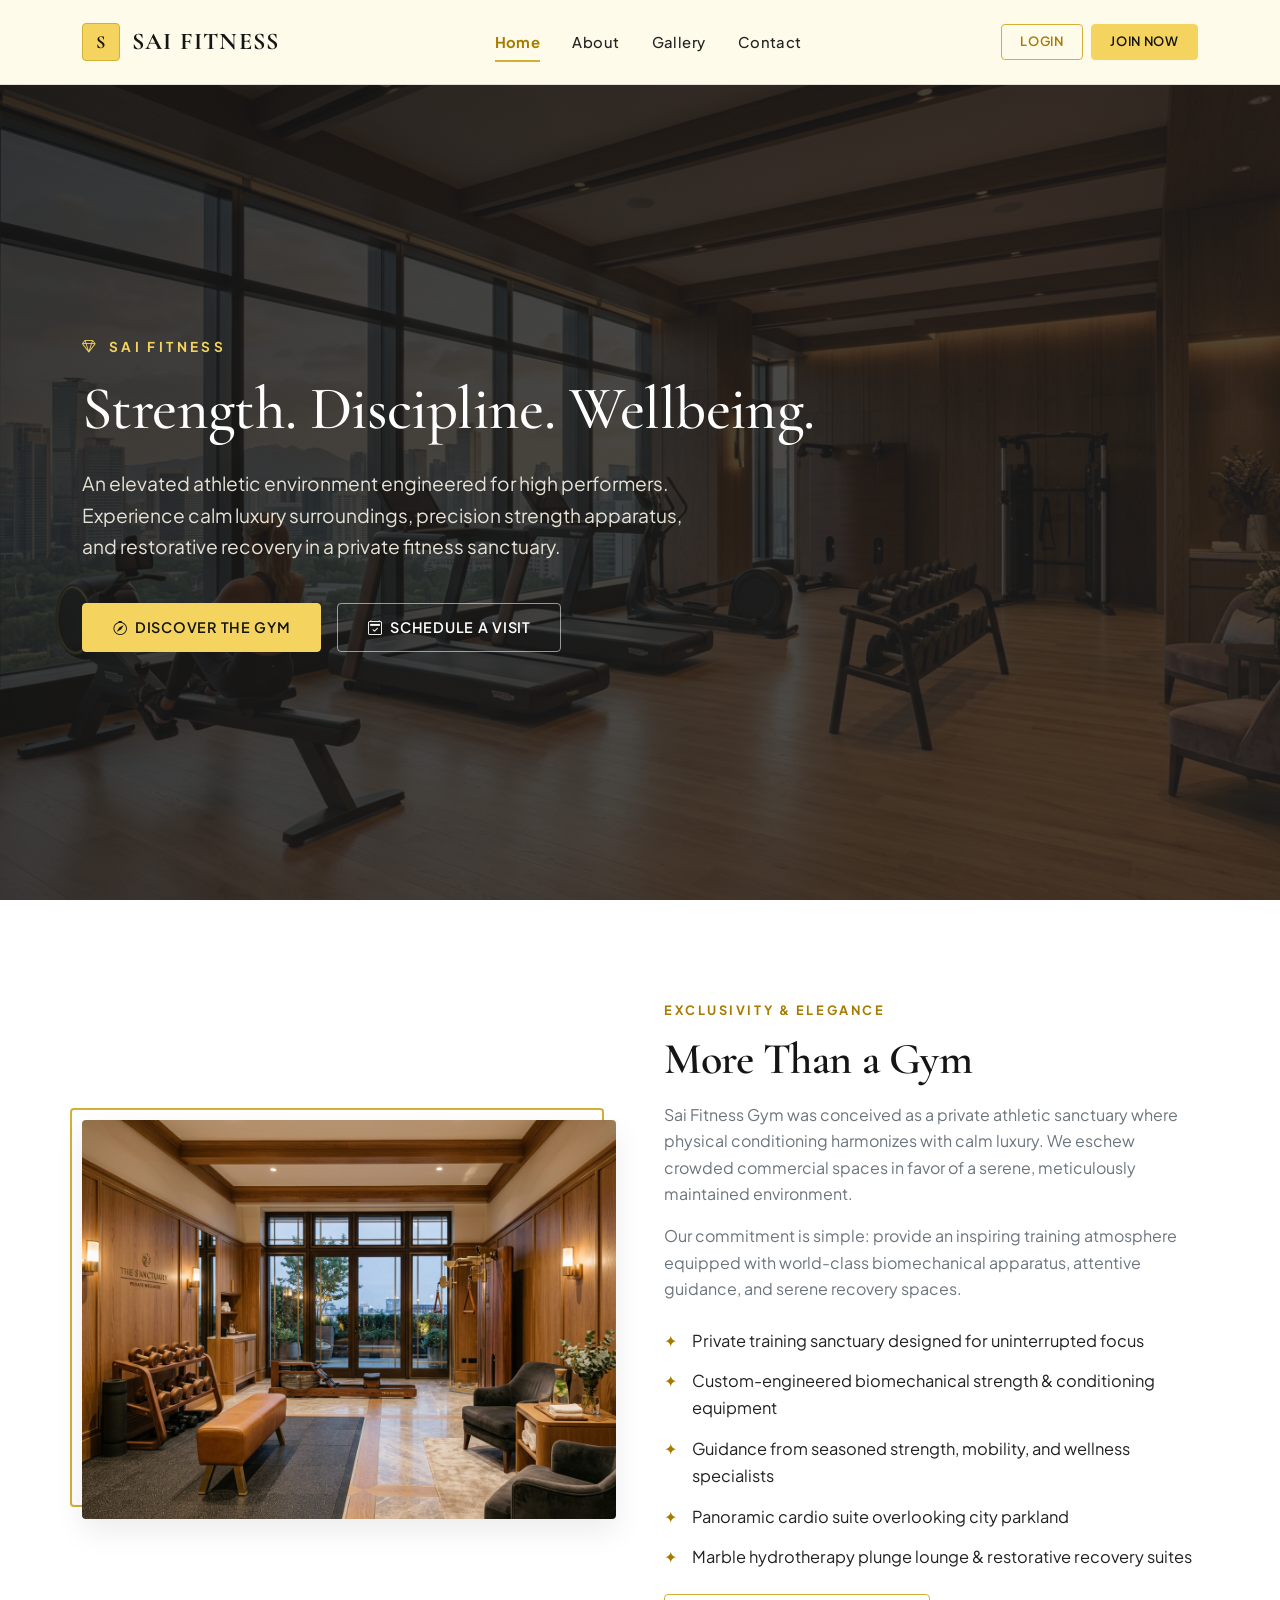
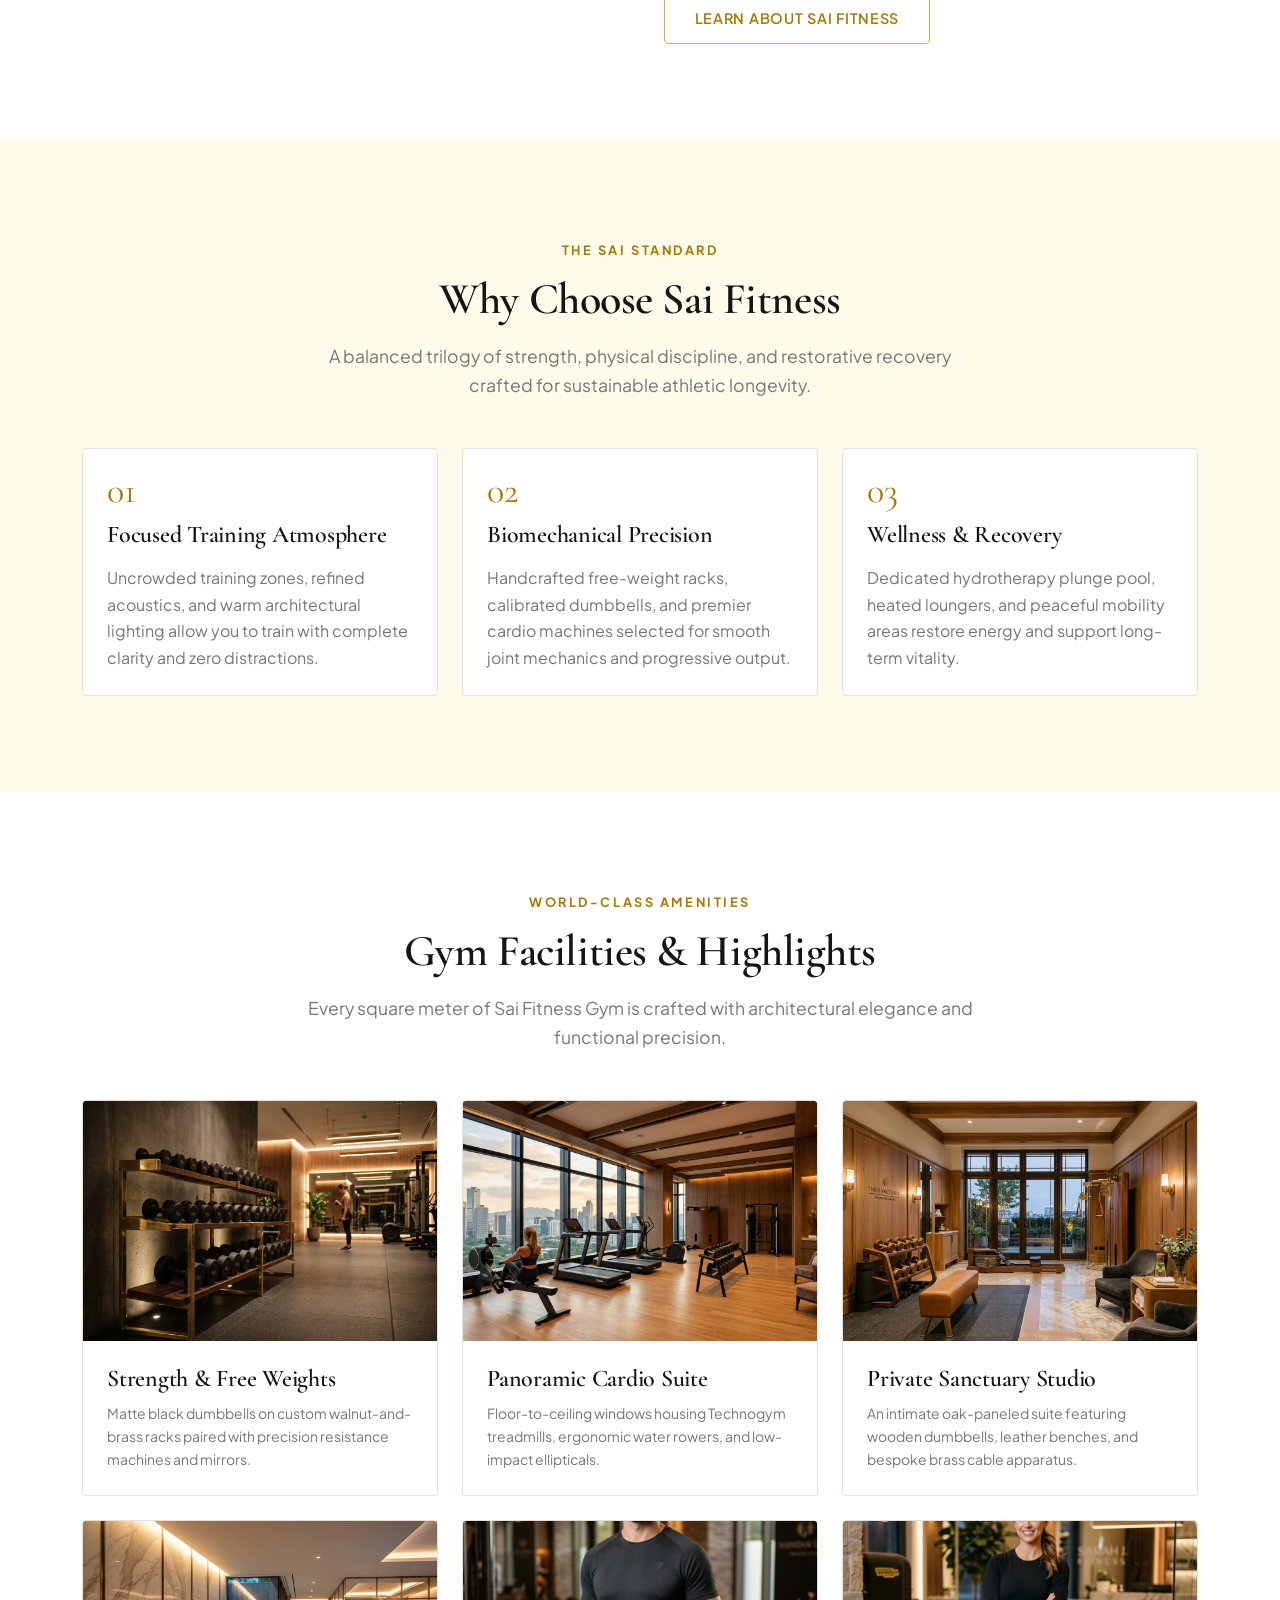
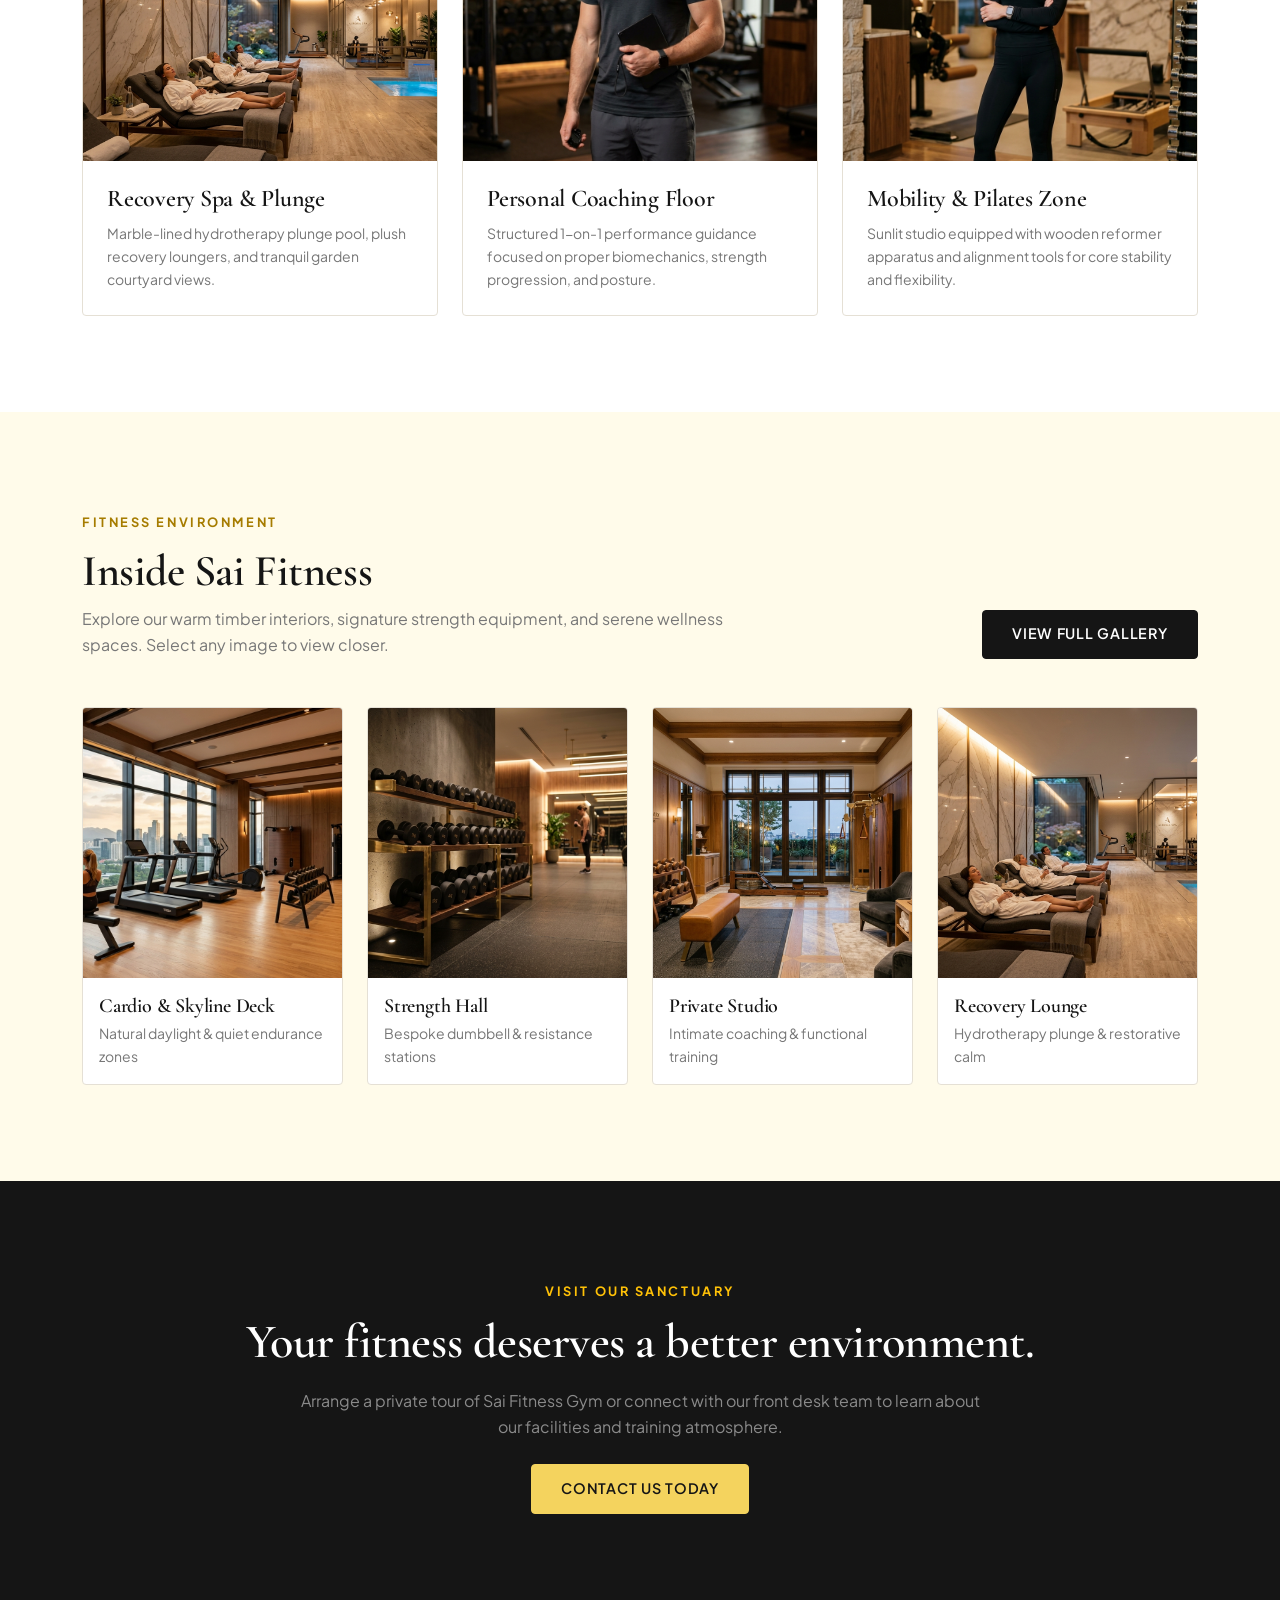
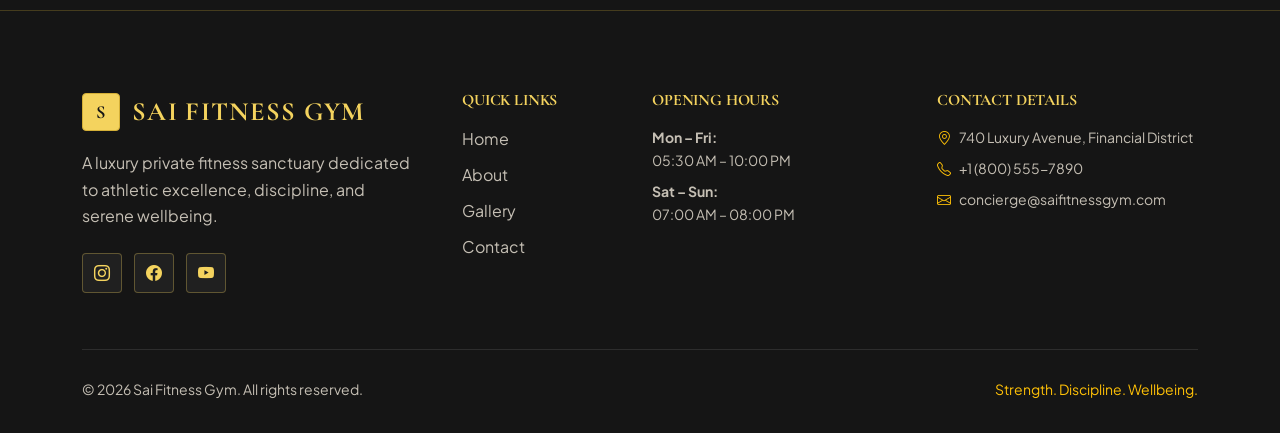
==== index.html @ 2c46939f "Add files via upload" ====
<!DOCTYPE html>
<html lang="en">
<head>
    <meta charset="UTF-8">
    <meta name="viewport" content="width=device-width, initial-scale=1.0">
    <title>Sai Fitness Gym | Strength. Discipline. Wellbeing.</title>
    <meta name="description" content="Sai Fitness Gym is an exclusive luxury fitness sanctuary offering private training spaces, state-of-the-art strength equipment, and serene wellness recovery.">

    <!-- Google Fonts -->
    <link rel="preconnect" href="https://fonts.googleapis.com">
    <link rel="preconnect" href="https://fonts.gstatic.com" crossorigin>
    <link href="https://fonts.googleapis.com/css2?family=Cormorant+Garamond:ital,wght@0,400;0,500;0,600;0,700;1,400&family=Plus+Jakarta+Sans:wght@300;400;500;600;700&display=swap" rel="stylesheet">

    <!-- Bootstrap 5 & Bootstrap Icons CSS -->
    <link rel="stylesheet" href="https://cdn.jsdelivr.net/npm/bootstrap@5.3.3/dist/css/bootstrap.min.css">
    <link rel="stylesheet" href="https://cdn.jsdelivr.net/npm/bootstrap-icons@1.11.3/font/bootstrap-icons.min.css">

    <!-- Consolidated Custom CSS -->
    <link rel="icon" type="image/svg+xml" href="data:image/svg+xml,%3Csvg xmlns='http://www.w3.org/2000/svg' viewBox='0 0 64 64'%3E%3Crect width='64' height='64' rx='8' fill='%23F4D35E' stroke='%23D4AF37' stroke-width='3'/%3E%3Ctext x='50%25' y='54%25' dominant-baseline='middle' text-anchor='middle' font-family='Georgia,serif' font-size='38' font-weight='700' fill='%23151515'%3ES%3C/text%3E%3C/svg%3E">
    <link rel="stylesheet" href="css/style.css">

    <!-- Bootstrap 5 JS Bundle & Consolidated Custom JS -->
    <script src="https://cdn.jsdelivr.net/npm/bootstrap@5.3.3/dist/js/bootstrap.bundle.min.js" defer></script>
    <script src="js/main.js" defer></script>
</head>
<body class="bg-pale-yellow">

    <!-- Header Navigation -->
    <header class="sticky-top">
        <nav class="navbar navbar-expand-lg site-navbar py-0" aria-label="Primary Navigation">
            <div class="container">
                <a href="index.html" class="navbar-brand navbar-brand-logo">
                    <span class="brand-emblem-badge">S</span>
                    <span>SAI FITNESS</span>
                </a>

                <button class="navbar-toggler border-0" type="button" data-bs-toggle="collapse" data-bs-target="#saiNavbar" aria-controls="saiNavbar" aria-expanded="false" aria-label="Toggle navigation">
                    <span class="navbar-toggler-icon"></span>
                </button>

                <div class="collapse navbar-collapse" id="saiNavbar">
                    <ul class="navbar-nav mx-auto mb-3 mb-lg-0">
                        <li class="nav-item"><a href="index.html" class="nav-link active" aria-current="page">Home</a></li>
                        <li class="nav-item"><a href="about.html" class="nav-link">About</a></li>
                        <li class="nav-item"><a href="gallery.html" class="nav-link">Gallery</a></li>
                        <li class="nav-item"><a href="contact.html" class="nav-link">Contact</a></li>
                    </ul>

                    <div class="navbar-actions d-flex align-items-center gap-2">
                        <button type="button" class="btn btn-outline-primary btn-sm">Login</button>
                        <button type="button" class="btn btn-primary btn-sm">Join Now</button>
                    </div>
                </div>
            </div>
        </nav>
    </header>

    <main>
        <!-- Hero Section -->
        <section class="hero-section">
            <div class="container">
                <div class="row">
                    <div class="col-12 col-lg-8">
                        <span class="hero-label"><i class="bi bi-gem me-1"></i> SAI FITNESS</span>
                        <h1 class="hero-title">Strength. Discipline. Wellbeing.</h1>
                        <p class="hero-subtitle">An elevated athletic environment engineered for high performers. Experience calm luxury surroundings, precision strength apparatus, and restorative recovery in a private fitness sanctuary.</p>
                        <div class="d-flex flex-wrap gap-3">
                            <a href="about.html" class="btn btn-primary"><i class="bi bi-compass me-1"></i> Discover the Gym</a>
                            <a href="contact.html" class="btn btn-outline-light"><i class="bi bi-calendar2-check me-1"></i> Schedule a Visit</a>
                        </div>
                    </div>
                </div>
            </div>
        </section>

        <!-- About Preview Section -->
        <section id="about-preview" class="section-padding bg-white">
            <div class="container">
                <div class="row align-items-center g-5">
                    <div class="col-12 col-lg-6 reveal-on-scroll">
                        <div class="editorial-image-frame">
                            <img src="assets/images/about.jpg" alt="Sai Fitness private oak-paneled training sanctuary" class="img-fluid">
                        </div>
                    </div>
                    <div class="col-12 col-lg-6 reveal-on-scroll">
                        <span class="section-label">EXCLUSIVITY &amp; ELEGANCE</span>
                        <h2 class="section-title">More Than a Gym</h2>
                        <p class="text-secondary">Sai Fitness Gym was conceived as a private athletic sanctuary where physical conditioning harmonizes with calm luxury. We eschew crowded commercial spaces in favor of a serene, meticulously maintained environment.</p>
                        <p class="text-secondary">Our commitment is simple: provide an inspiring training atmosphere equipped with world-class biomechanical apparatus, attentive guidance, and serene recovery spaces.</p>

                        <ul class="bullet-list-luxury mt-4 mb-4">
                            <li>Private training sanctuary designed for uninterrupted focus</li>
                            <li>Custom-engineered biomechanical strength &amp; conditioning equipment</li>
                            <li>Guidance from seasoned strength, mobility, and wellness specialists</li>
                            <li>Panoramic cardio suite overlooking city parkland</li>
                            <li>Marble hydrotherapy plunge lounge &amp; restorative recovery suites</li>
                        </ul>

                        <a href="about.html" class="btn btn-outline-primary">Learn About Sai Fitness</a>
                    </div>
                </div>
            </div>
        </section>

        <!-- Why Choose Sai Fitness Section -->
        <section id="why-choose" class="section-padding bg-pale-yellow">
            <div class="container">
                <div class="text-center mb-5 reveal-on-scroll">
                    <span class="section-label">THE SAI STANDARD</span>
                    <h2 class="section-title">Why Choose Sai Fitness</h2>
                    <p class="section-subtitle">A balanced trilogy of strength, physical discipline, and restorative recovery crafted for sustainable athletic longevity.</p>
                </div>

                <div class="row g-4">
                    <div class="col-12 col-md-4 reveal-on-scroll">
                        <div class="card card-luxury p-4 h-100">
                            <div class="approach-num">01</div>
                            <h3 class="font-heading h4 mb-3">Focused Training Atmosphere</h3>
                            <p class="text-brand-muted mb-0">Uncrowded training zones, refined acoustics, and warm architectural lighting allow you to train with complete clarity and zero distractions.</p>
                        </div>
                    </div>

                    <div class="col-12 col-md-4 reveal-on-scroll">
                        <div class="card card-luxury p-4 h-100">
                            <div class="approach-num">02</div>
                            <h3 class="font-heading h4 mb-3">Biomechanical Precision</h3>
                            <p class="text-brand-muted mb-0">Handcrafted free-weight racks, calibrated dumbbells, and premier cardio machines selected for smooth joint mechanics and progressive output.</p>
                        </div>
                    </div>

                    <div class="col-12 col-md-4 reveal-on-scroll">
                        <div class="card card-luxury p-4 h-100">
                            <div class="approach-num">03</div>
                            <h3 class="font-heading h4 mb-3">Wellness &amp; Recovery</h3>
                            <p class="text-brand-muted mb-0">Dedicated hydrotherapy plunge pool, heated loungers, and peaceful mobility areas restore energy and support long-term vitality.</p>
                        </div>
                    </div>
                </div>
            </div>
        </section>

        <!-- Facilities & Highlights Section -->
        <section id="facilities" class="section-padding bg-white">
            <div class="container">
                <div class="text-center mb-5 reveal-on-scroll">
                    <span class="section-label">WORLD-CLASS AMENITIES</span>
                    <h2 class="section-title">Gym Facilities &amp; Highlights</h2>
                    <p class="section-subtitle">Every square meter of Sai Fitness Gym is crafted with architectural elegance and functional precision.</p>
                </div>

                <div class="row g-4">
                    <div class="col-12 col-md-6 col-lg-4 reveal-on-scroll">
                        <div class="card card-luxury overflow-hidden h-100">
                            <div class="facility-media">
                                <img src="assets/images/strength.jpg" alt="Free weights hall with brass and walnut dumbbell racks" class="facility-card-img">
                            </div>
                            <div class="card-body p-4">
                                <h3 class="font-heading h4 mb-2">Strength &amp; Free Weights</h3>
                                <p class="text-brand-muted small mb-0">Matte black dumbbells on custom walnut-and-brass racks paired with precision resistance machines and mirrors.</p>
                            </div>
                        </div>
                    </div>

                    <div class="col-12 col-md-6 col-lg-4 reveal-on-scroll">
                        <div class="card card-luxury overflow-hidden h-100">
                            <div class="facility-media">
                                <img src="assets/images/hero.jpg" alt="Panoramic city-view cardio suite with treadmills and water rower" class="facility-card-img">
                            </div>
                            <div class="card-body p-4">
                                <h3 class="font-heading h4 mb-2">Panoramic Cardio Suite</h3>
                                <p class="text-brand-muted small mb-0">Floor-to-ceiling windows housing Technogym treadmills, ergonomic water rowers, and low-impact ellipticals.</p>
                            </div>
                        </div>
                    </div>

                    <div class="col-12 col-md-6 col-lg-4 reveal-on-scroll">
                        <div class="card card-luxury overflow-hidden h-100">
                            <div class="facility-media">
                                <img src="assets/images/about.jpg" alt="Private training room with wooden cable tower and leather bench" class="facility-card-img">
                            </div>
                            <div class="card-body p-4">
                                <h3 class="font-heading h4 mb-2">Private Sanctuary Studio</h3>
                                <p class="text-brand-muted small mb-0">An intimate oak-paneled suite featuring wooden dumbbells, leather benches, and bespoke brass cable apparatus.</p>
                            </div>
                        </div>
                    </div>

                    <div class="col-12 col-md-6 col-lg-4 reveal-on-scroll">
                        <div class="card card-luxury overflow-hidden h-100">
                            <div class="facility-media">
                                <img src="assets/images/wellness.jpg" alt="Marble hydrotherapy plunge pool and recovery spa loungers" class="facility-card-img">
                            </div>
                            <div class="card-body p-4">
                                <h3 class="font-heading h4 mb-2">Recovery Spa &amp; Plunge</h3>
                                <p class="text-brand-muted small mb-0">Marble-lined hydrotherapy plunge pool, plush recovery loungers, and tranquil garden courtyard views.</p>
                            </div>
                        </div>
                    </div>

                    <div class="col-12 col-md-6 col-lg-4 reveal-on-scroll">
                        <div class="card card-luxury overflow-hidden h-100">
                            <div class="facility-media">
                                <img src="assets/images/trainer1.jpg" alt="Strength coach guiding performance training inside brick and wood gym" class="facility-card-img">
                            </div>
                            <div class="card-body p-4">
                                <h3 class="font-heading h4 mb-2">Personal Coaching Floor</h3>
                                <p class="text-brand-muted small mb-0">Structured 1-on-1 performance guidance focused on proper biomechanics, strength progression, and posture.</p>
                            </div>
                        </div>
                    </div>

                    <div class="col-12 col-md-6 col-lg-4 reveal-on-scroll">
                        <div class="card card-luxury overflow-hidden h-100">
                            <div class="facility-media">
                                <img src="assets/images/trainer2.jpg" alt="Bright Pilates reformer and functional wellness studio" class="facility-card-img">
                            </div>
                            <div class="card-body p-4">
                                <h3 class="font-heading h4 mb-2">Mobility &amp; Pilates Zone</h3>
                                <p class="text-brand-muted small mb-0">Sunlit studio equipped with wooden reformer apparatus and alignment tools for core stability and flexibility.</p>
                            </div>
                        </div>
                    </div>
                </div>
            </div>
        </section>

        <!-- Fitness Environment Showcase & Gallery Preview -->
        <section id="gallery-preview" class="section-padding bg-pale-yellow">
            <div class="container">
                <div class="d-flex flex-column flex-md-row justify-content-between align-items-md-end gap-3 mb-5 reveal-on-scroll">
                    <div>
                        <span class="section-label">FITNESS ENVIRONMENT</span>
                        <h2 class="section-title mb-2">Inside Sai Fitness</h2>
                        <p class="text-brand-muted mb-0 max-w-680">Explore our warm timber interiors, signature strength equipment, and serene wellness spaces. Select any image to view closer.</p>
                    </div>
                    <a href="gallery.html" class="btn btn-dark flex-shrink-0">View Full Gallery</a>
                </div>

                <div class="row g-4">
                    <div class="col-12 col-sm-6 col-lg-3 reveal-on-scroll">
                        <div class="gallery-card gallery-trigger" role="button" tabindex="0" data-image="assets/images/hero.jpg" data-title="Panoramic Cardio Suite" data-description="Natural skyline light paired with precision rowing and cardio apparatus.">
                            <div class="gallery-media">
                                <img src="assets/images/hero.jpg" alt="Panoramic cardio suite with skyline view" class="gallery-img">
                                <div class="gallery-overlay">
                                    <span class="badge badge-yellow">Interior</span>
                                    <span class="gallery-zoom-badge" aria-hidden="true"><i class="bi bi-arrows-fullscreen"></i></span>
                                </div>
                            </div>
                            <div class="p-3">
                                <h3 class="font-heading h5 mb-1">Cardio &amp; Skyline Deck</h3>
                                <p class="text-brand-muted small mb-0">Natural daylight &amp; quiet endurance zones</p>
                            </div>
                        </div>
                    </div>

                    <div class="col-12 col-sm-6 col-lg-3 reveal-on-scroll">
                        <div class="gallery-card gallery-trigger" role="button" tabindex="0" data-image="assets/images/strength.jpg" data-title="Free Weights &amp; Brass Racks" data-description="Architectural concrete and custom walnut-brass dumbbell stations.">
                            <div class="gallery-media">
                                <img src="assets/images/strength.jpg" alt="Luxury dumbbell racks and free weights training hall" class="gallery-img">
                                <div class="gallery-overlay">
                                    <span class="badge badge-yellow">Equipment</span>
                                    <span class="gallery-zoom-badge" aria-hidden="true"><i class="bi bi-arrows-fullscreen"></i></span>
                                </div>
                            </div>
                            <div class="p-3">
                                <h3 class="font-heading h5 mb-1">Strength Hall</h3>
                                <p class="text-brand-muted small mb-0">Bespoke dumbbell &amp; resistance stations</p>
                            </div>
                        </div>
                    </div>

                    <div class="col-12 col-sm-6 col-lg-3 reveal-on-scroll">
                        <div class="gallery-card gallery-trigger" role="button" tabindex="0" data-image="assets/images/about.jpg" data-title="The Private Sanctuary" data-description="Oak-paneled private conditioning lounge with timber-handled weights.">
                            <div class="gallery-media">
                                <img src="assets/images/about.jpg" alt="Oak-paneled private wellness and training studio" class="gallery-img">
                                <div class="gallery-overlay">
                                    <span class="badge badge-yellow">Studio</span>
                                    <span class="gallery-zoom-badge" aria-hidden="true"><i class="bi bi-arrows-fullscreen"></i></span>
                                </div>
                            </div>
                            <div class="p-3">
                                <h3 class="font-heading h5 mb-1">Private Studio</h3>
                                <p class="text-brand-muted small mb-0">Intimate coaching &amp; functional training</p>
                            </div>
                        </div>
                    </div>

                    <div class="col-12 col-sm-6 col-lg-3 reveal-on-scroll">
                        <div class="gallery-card gallery-trigger" role="button" tabindex="0" data-image="assets/images/wellness.jpg" data-title="Hydrotherapy &amp; Recovery Spa" data-description="Marble wellness suite with plunge pool and post-session relaxation beds.">
                            <div class="gallery-media">
                                <img src="assets/images/wellness.jpg" alt="Marble wellness spa with plunge pool and loungers" class="gallery-img">
                                <div class="gallery-overlay">
                                    <span class="badge badge-yellow">Recovery</span>
                                    <span class="gallery-zoom-badge" aria-hidden="true"><i class="bi bi-arrows-fullscreen"></i></span>
                                </div>
                            </div>
                            <div class="p-3">
                                <h3 class="font-heading h5 mb-1">Recovery Lounge</h3>
                                <p class="text-brand-muted small mb-0">Hydrotherapy plunge &amp; restorative calm</p>
                            </div>
                        </div>
                    </div>
                </div>
            </div>
        </section>

        <!-- Final Contact Call To Action -->
        <section class="section-padding bg-soft-black text-center text-white">
            <div class="container">
                <span class="section-label text-warning">VISIT OUR SANCTUARY</span>
                <h2 class="text-white display-5 font-heading mb-3">Your fitness deserves a better environment.</h2>
                <p class="text-white-50 max-w-680 mb-4">Arrange a private tour of Sai Fitness Gym or connect with our front desk team to learn about our facilities and training atmosphere.</p>
                <a href="contact.html" class="btn btn-primary btn-lg">Contact Us Today</a>
            </div>
        </section>
    </main>

    <!-- Consistent Footer -->
    <footer class="site-footer">
        <div class="container">
            <div class="row g-4">
                <div class="col-12 col-md-6 col-lg-4">
                    <a href="index.html" class="footer-brand">
                        <span class="brand-emblem-badge">S</span>
                        <span>SAI FITNESS GYM</span>
                    </a>
                    <p class="pe-lg-4 mb-4">A luxury private fitness sanctuary dedicated to athletic excellence, discipline, and serene wellbeing.</p>
                    <div class="social-links-row" aria-label="Social Media">
                        <a href="https://www.instagram.com/" target="_blank" rel="noopener noreferrer" class="social-icon-btn" aria-label="Sai Fitness on Instagram"><i class="bi bi-instagram"></i></a>
                        <a href="https://www.facebook.com/" target="_blank" rel="noopener noreferrer" class="social-icon-btn" aria-label="Sai Fitness on Facebook"><i class="bi bi-facebook"></i></a>
                        <a href="https://www.youtube.com/" target="_blank" rel="noopener noreferrer" class="social-icon-btn" aria-label="Sai Fitness on YouTube"><i class="bi bi-youtube"></i></a>
                    </div>
                </div>

                <div class="col-6 col-md-6 col-lg-2">
                    <h4 class="h6 text-uppercase fw-bold mb-3">Quick Links</h4>
                    <ul class="footer-link-list">
                        <li><a href="index.html">Home</a></li>
                        <li><a href="about.html">About</a></li>
                        <li><a href="gallery.html">Gallery</a></li>
                        <li><a href="contact.html">Contact</a></li>
                    </ul>
                </div>

                <div class="col-6 col-md-6 col-lg-3">
                    <h4 class="h6 text-uppercase fw-bold mb-3">Opening Hours</h4>
                    <p class="small mb-2"><strong>Mon – Fri:</strong><br>05:30 AM – 10:00 PM</p>
                    <p class="small mb-0"><strong>Sat – Sun:</strong><br>07:00 AM – 08:00 PM</p>
                </div>

                <div class="col-12 col-md-6 col-lg-3">
                    <h4 class="h6 text-uppercase fw-bold mb-3">Contact Details</h4>
                    <p class="small mb-2"><i class="bi bi-geo-alt me-2 text-warning"></i>740 Luxury Avenue, Financial District</p>
                    <p class="small mb-2"><i class="bi bi-telephone me-2 text-warning"></i><a href="tel:+18005557890">+1 (800) 555-7890</a></p>
                    <p class="small mb-0"><i class="bi bi-envelope me-2 text-warning"></i><a href="mailto:concierge@saifitnessgym.com">concierge@saifitnessgym.com</a></p>
                </div>
            </div>

            <div class="footer-divider d-flex flex-column flex-md-row justify-content-between align-items-center gap-3">
                <p class="small mb-0">&copy; 2026 Sai Fitness Gym. All rights reserved.</p>
                <p class="small mb-0 text-warning">Strength. Discipline. Wellbeing.</p>
            </div>
        </div>
    </footer>

</body>
</html>
---- css/style.css ----
/* ==========================================================================
   Sai Fitness Gym - Consolidated Stylesheet (css/style.css)
   Luxury Light-Yellow, Warm-Gold & Soft-Black Design System
   ========================================================================== */

:root {
    /* Sai Fitness Light-Yellow / Warm-Gold Palette (Fixed Identity) */
    --color-primary-yellow: #F4D35E;
    --color-soft-cream: #FFF8DC;
    --color-pale-yellow: #FFFBEA;
    --color-gold: #D4AF37;
    --color-gold-dark: #A67C00;
    --color-charcoal: #222222;
    --color-soft-black: #151515;
    --color-white: #FFFFFF;
    --color-light-gray: #F5F5F5;
    --color-border: #E5E0D5;
    --color-muted: #777777;
    --color-error: #B42318;

    /* Typography */
    --font-heading: 'Cormorant Garamond', Georgia, serif;
    --font-body: 'Plus Jakarta Sans', -apple-system, BlinkMacSystemFont, 'Segoe UI', Roboto, sans-serif;

    /* Layout & Transitions */
    --header-height: 85px;
    --radius-sm: 4px;
    --radius-md: 8px;
    --radius-lg: 12px;
    --transition-fast: 0.2s ease;
    --transition-normal: 0.3s ease;
}

/* --- Base Typography & Reset Overrides --- */
html {
    scroll-behavior: smooth;
    scroll-padding-top: var(--header-height);
}

body {
    font-family: var(--font-body);
    background-color: var(--color-pale-yellow);
    color: var(--color-charcoal);
    line-height: 1.65;
    -webkit-font-smoothing: antialiased;
    overflow-x: hidden;
}

h1, h2, h3, h4, h5, h6, .font-heading {
    font-family: var(--font-heading);
    font-weight: 600;
    color: var(--color-soft-black);
    letter-spacing: -0.01em;
}

a {
    color: inherit;
    text-decoration: none;
    transition: color var(--transition-fast);
}

a:hover {
    color: var(--color-gold-dark);
}

img {
    max-width: 100%;
}

/* --- Brand Background, Text & Border Utilities --- */
.bg-pale-yellow { background-color: var(--color-pale-yellow) !important; }
.bg-soft-cream { background-color: var(--color-soft-cream) !important; }
.bg-soft-black { background-color: var(--color-soft-black) !important; color: var(--color-white) !important; }
.bg-brand-yellow { background-color: var(--color-primary-yellow) !important; color: var(--color-charcoal) !important; }

.text-gold { color: var(--color-gold) !important; }
.text-gold-dark { color: var(--color-gold-dark) !important; }
.text-charcoal { color: var(--color-charcoal) !important; }
.text-brand-muted { color: var(--color-muted) !important; }

.border-brand { border-color: var(--color-border) !important; }
.border-gold { border-color: var(--color-gold) !important; }

.max-w-480 { max-width: 480px; margin-left: auto; margin-right: auto; }
.max-w-680 { max-width: 680px; margin-left: auto; margin-right: auto; }
.max-w-800 { max-width: 800px; margin-left: auto; margin-right: auto; }

/* --- Section Styling --- */
.section-padding {
    padding: 6rem 0;
}

.page-header-section {
    padding: 5.5rem 0;
    background: linear-gradient(135deg, rgba(21, 21, 21, 0.96), rgba(34, 34, 34, 0.94));
    border-bottom: 1px solid rgba(212, 175, 55, 0.25);
}

.section-label {
    display: inline-block;
    font-size: 0.8rem;
    text-transform: uppercase;
    letter-spacing: 0.2em;
    color: var(--color-gold-dark);
    font-weight: 700;
    margin-bottom: 0.75rem;
}

.section-title {
    font-size: 2.75rem;
    margin-bottom: 1rem;
}

.section-subtitle {
    font-size: 1.1rem;
    color: var(--color-muted);
    max-width: 680px;
    margin: 0 auto;
}

/* --- Header & Navbar --- */
.site-navbar {
    min-height: var(--header-height);
    background-color: rgba(255, 251, 234, 0.96);
    backdrop-filter: blur(10px);
    border-bottom: 1px solid var(--color-border);
    transition: background-color var(--transition-fast), box-shadow var(--transition-fast);
}

.site-navbar.is-scrolled {
    background-color: rgba(255, 251, 234, 0.99);
    box-shadow: 0 8px 24px rgba(21, 21, 21, 0.08);
}

.navbar-brand-logo {
    display: flex;
    align-items: center;
    gap: 0.75rem;
    font-family: var(--font-heading);
    font-size: 1.5rem;
    font-weight: 700;
    letter-spacing: 0.05em;
    color: var(--color-soft-black);
}

.navbar-brand-logo:hover {
    color: var(--color-soft-black);
}

.brand-emblem-badge {
    width: 38px;
    height: 38px;
    background-color: var(--color-primary-yellow);
    color: var(--color-soft-black);
    display: flex;
    align-items: center;
    justify-content: center;
    font-size: 1.15rem;
    font-weight: 700;
    border-radius: var(--radius-sm);
    border: 1px solid var(--color-gold);
    flex-shrink: 0;
}

.nav-link {
    font-size: 0.925rem;
    font-weight: 500;
    letter-spacing: 0.03em;
    color: var(--color-charcoal) !important;
    padding: 0.5rem 1rem !important;
    position: relative;
}

.nav-link::after {
    content: '';
    position: absolute;
    bottom: 0;
    left: 1rem;
    right: 1rem;
    height: 2px;
    background-color: var(--color-gold);
    width: 0%;
    transition: width var(--transition-fast);
}

.nav-link:hover::after,
.nav-link.active::after {
    width: calc(100% - 2rem);
}

.nav-link.active {
    color: var(--color-gold-dark) !important;
    font-weight: 700;
}

.navbar-toggler:focus {
    box-shadow: 0 0 0 0.2rem rgba(212, 175, 55, 0.3);
}

.navbar-actions {
    flex-shrink: 0;
}

.navbar-actions .btn {
    white-space: nowrap;
}

/* --- Hero Section --- */
.hero-section {
    position: relative;
    min-height: calc(100vh - var(--header-height));
    display: flex;
    align-items: center;
    background: linear-gradient(135deg, rgba(21, 21, 21, 0.85), rgba(34, 34, 34, 0.75)), url('../assets/images/hero.jpg') center/cover no-repeat;
    color: var(--color-white);
    padding: 4rem 0;
}

.hero-label {
    font-size: 0.85rem;
    text-transform: uppercase;
    letter-spacing: 0.25em;
    color: var(--color-primary-yellow);
    font-weight: 700;
    margin-bottom: 1rem;
    display: inline-block;
}

.hero-title {
    font-size: 3.8rem;
    font-weight: 500;
    line-height: 1.15;
    color: var(--color-white);
    margin-bottom: 1.5rem;
}

.hero-subtitle {
    font-size: 1.2rem;
    color: #e5e0d5;
    margin-bottom: 2.5rem;
    max-width: 620px;
}

/* --- Buttons --- */
.btn {
    padding: 0.8rem 1.85rem;
    font-family: var(--font-body);
    font-size: 0.9rem;
    font-weight: 600;
    letter-spacing: 0.05em;
    text-transform: uppercase;
    border-radius: var(--radius-sm);
    transition: all var(--transition-fast);
}

.btn-primary {
    background-color: var(--color-primary-yellow) !important;
    color: var(--color-soft-black) !important;
    border-color: var(--color-primary-yellow) !important;
}

.btn-primary:hover,
.btn-primary:focus {
    background-color: var(--color-gold) !important;
    border-color: var(--color-gold) !important;
    color: var(--color-soft-black) !important;
}

.btn-gold {
    background-color: var(--color-gold) !important;
    color: var(--color-soft-black) !important;
    border-color: var(--color-gold) !important;
}

.btn-gold:hover,
.btn-gold:focus {
    background-color: var(--color-gold-dark) !important;
    border-color: var(--color-gold-dark) !important;
    color: var(--color-white) !important;
}

.btn-outline-primary {
    color: var(--color-gold-dark) !important;
    border-color: var(--color-gold) !important;
    background-color: transparent !important;
}

.btn-outline-primary:hover,
.btn-outline-primary:focus {
    background-color: var(--color-gold) !important;
    color: var(--color-soft-black) !important;
}

.btn-outline-light {
    border-color: rgba(255, 255, 255, 0.55) !important;
    color: var(--color-white) !important;
}

.btn-outline-light:hover,
.btn-outline-light:focus {
    background-color: var(--color-primary-yellow) !important;
    border-color: var(--color-primary-yellow) !important;
    color: var(--color-soft-black) !important;
}

.btn-dark {
    background-color: var(--color-soft-black) !important;
    color: var(--color-white) !important;
    border-color: var(--color-soft-black) !important;
}

.btn-dark:hover,
.btn-dark:focus {
    background-color: var(--color-charcoal) !important;
    border-color: var(--color-charcoal) !important;
}

.btn-sm {
    padding: 0.45rem 1.15rem;
    font-size: 0.8rem;
}

/* --- Editorial Layouts & Lists --- */
.editorial-image-frame {
    position: relative;
    z-index: 1;
}

.editorial-image-frame img {
    border-radius: var(--radius-sm);
    box-shadow: 0 12px 30px rgba(0, 0, 0, 0.08);
    width: 100%;
    display: block;
}

.editorial-image-frame::before {
    content: '';
    position: absolute;
    top: -12px;
    left: -12px;
    right: 12px;
    bottom: 12px;
    border: 2px solid var(--color-gold);
    border-radius: var(--radius-sm);
    z-index: -1;
}

.bullet-list-luxury {
    list-style: none;
    padding-left: 0;
}

.bullet-list-luxury li {
    position: relative;
    padding-left: 1.75rem;
    margin-bottom: 0.85rem;
    font-size: 1.025rem;
}

.bullet-list-luxury li::before {
    content: '✦';
    position: absolute;
    left: 0;
    color: var(--color-gold-dark);
}

/* --- Luxury Cards & Highlights --- */
.card-luxury {
    background-color: var(--color-white);
    border: 1px solid var(--color-border);
    border-radius: var(--radius-sm);
    transition: transform var(--transition-fast), border-color var(--transition-fast), box-shadow var(--transition-fast);
}

.card-luxury:hover {
    border-color: var(--color-gold);
    transform: translateY(-4px);
    box-shadow: 0 14px 30px rgba(21, 21, 21, 0.06);
}

.approach-num {
    font-family: var(--font-heading);
    font-size: 2.25rem;
    color: var(--color-gold-dark);
    margin-bottom: 0.75rem;
    line-height: 1;
}

.facility-media {
    height: 240px;
    overflow: hidden;
}

.facility-card-img {
    width: 100%;
    height: 100%;
    object-fit: cover;
    transition: transform 0.45s ease;
}

.card-luxury:hover .facility-card-img {
    transform: scale(1.05);
}

.environment-showcase-img {
    width: 100%;
    height: 320px;
    object-fit: cover;
    border-radius: var(--radius-sm);
}

.mission-vision-card {
    background-color: var(--color-soft-cream);
    border: 1px solid var(--color-border);
    border-top: 3px solid var(--color-gold);
    border-radius: var(--radius-sm);
    padding: 2.5rem 2rem;
    height: 100%;
    transition: transform var(--transition-fast), border-color var(--transition-fast);
}

.mission-vision-card:hover {
    border-color: var(--color-gold);
    transform: translateY(-3px);
}

/* --- Badges & Filter Pills --- */
.badge-gold {
    background-color: rgba(212, 175, 55, 0.18);
    color: var(--color-gold-dark);
    border: 1px solid rgba(212, 175, 55, 0.35);
    font-weight: 600;
}

.badge-yellow {
    background-color: var(--color-soft-cream);
    color: var(--color-soft-black);
    border: 1px solid var(--color-primary-yellow);
    font-weight: 600;
}

.filter-btn {
    background-color: var(--color-white);
    border: 1px solid var(--color-border);
    color: var(--color-muted);
    padding: 0.55rem 1.35rem;
    font-size: 0.825rem;
    font-weight: 600;
    text-transform: uppercase;
    letter-spacing: 0.06em;
    border-radius: var(--radius-sm);
    cursor: pointer;
    transition: all var(--transition-fast);
}

.filter-btn:hover,
.filter-btn.active {
    background-color: var(--color-primary-yellow);
    color: var(--color-soft-black);
    border-color: var(--color-gold);
}

/* --- Gallery Grid & Lightbox --- */
.gallery-item.is-hidden {
    display: none;
}

.gallery-card {
    background-color: var(--color-white);
    border: 1px solid var(--color-border);
    border-radius: var(--radius-sm);
    overflow: hidden;
    height: 100%;
    cursor: pointer;
    transition: transform var(--transition-fast), border-color var(--transition-fast), box-shadow var(--transition-fast);
}

.gallery-card:hover,
.gallery-card:focus-visible {
    border-color: var(--color-gold);
    transform: translateY(-4px);
    box-shadow: 0 16px 32px rgba(21, 21, 21, 0.09);
    outline: none;
}

.gallery-media {
    position: relative;
    height: 270px;
    overflow: hidden;
    background-color: var(--color-soft-black);
}

.gallery-img {
    width: 100%;
    height: 100%;
    object-fit: cover;
    display: block;
    transition: transform 0.45s ease;
}

.gallery-card:hover .gallery-img,
.gallery-card:focus-visible .gallery-img {
    transform: scale(1.06);
}

.gallery-overlay {
    position: absolute;
    inset: 0;
    background: linear-gradient(to top, rgba(21, 21, 21, 0.78) 0%, rgba(21, 21, 21, 0.15) 60%, transparent 100%);
    display: flex;
    align-items: flex-end;
    justify-content: space-between;
    padding: 1.25rem;
    opacity: 0;
    transition: opacity var(--transition-normal);
}

.gallery-card:hover .gallery-overlay,
.gallery-card:focus-visible .gallery-overlay {
    opacity: 1;
}

.gallery-zoom-badge {
    width: 40px;
    height: 40px;
    border-radius: 50%;
    background-color: var(--color-primary-yellow);
    color: var(--color-soft-black);
    display: inline-flex;
    align-items: center;
    justify-content: center;
    font-size: 1rem;
    flex-shrink: 0;
}

/* Lightbox Modal */
.lightbox-backdrop {
    position: fixed;
    inset: 0;
    background-color: rgba(21, 21, 21, 0.93);
    z-index: 2500;
    display: flex;
    align-items: center;
    justify-content: center;
    padding: 1.5rem;
    opacity: 0;
    visibility: hidden;
    transition: opacity var(--transition-normal), visibility var(--transition-normal);
}

.lightbox-backdrop.is-open {
    opacity: 1;
    visibility: visible;
}

.lightbox-dialog {
    position: relative;
    max-width: 960px;
    width: 100%;
    background-color: var(--color-soft-black);
    border: 1px solid rgba(212, 175, 55, 0.45);
    border-radius: var(--radius-sm);
    overflow: hidden;
    box-shadow: 0 24px 60px rgba(0, 0, 0, 0.55);
}

.lightbox-media-wrap {
    position: relative;
    background-color: #0e0e0e;
    display: flex;
    align-items: center;
    justify-content: center;
    max-height: 72vh;
}

.lightbox-img {
    max-width: 100%;
    max-height: 72vh;
    width: auto;
    object-fit: contain;
    display: block;
}

.lightbox-close,
.lightbox-nav {
    position: absolute;
    background-color: rgba(21, 21, 21, 0.82);
    color: var(--color-primary-yellow);
    border: 1px solid rgba(212, 175, 55, 0.55);
    width: 44px;
    height: 44px;
    border-radius: 50%;
    display: inline-flex;
    align-items: center;
    justify-content: center;
    cursor: pointer;
    transition: all var(--transition-fast);
    z-index: 5;
}

.lightbox-close:hover,
.lightbox-nav:hover {
    background-color: var(--color-primary-yellow);
    color: var(--color-soft-black);
}

.lightbox-close {
    top: 1rem;
    right: 1rem;
}

.lightbox-nav {
    top: 50%;
    transform: translateY(-50%);
}

.lightbox-prev { left: 1rem; }
.lightbox-next { right: 1rem; }

.lightbox-caption {
    padding: 1.25rem 1.5rem;
    background-color: var(--color-soft-black);
    color: var(--color-white);
    border-top: 1px solid rgba(255, 255, 255, 0.1);
}

.lightbox-caption-title {
    color: var(--color-primary-yellow);
    margin-bottom: 0.25rem;
}

body.lightbox-active {
    overflow: hidden;
}

/* --- Form Controls & Validation --- */
.form-control,
.form-select {
    padding: 0.85rem 1rem;
    font-family: var(--font-body);
    font-size: 0.95rem;
    background-color: var(--color-white);
    border: 1px solid var(--color-border);
    border-radius: var(--radius-sm);
    color: var(--color-charcoal);
}

.form-control:focus,
.form-select:focus {
    border-color: var(--color-gold);
    box-shadow: 0 0 0 0.25rem rgba(212, 175, 55, 0.2);
}

.form-control.is-invalid {
    border-color: var(--color-error);
}

.form-control.is-invalid:focus {
    box-shadow: 0 0 0 0.2rem rgba(180, 35, 24, 0.15);
}

.form-label {
    font-size: 0.85rem;
    font-weight: 600;
    text-transform: uppercase;
    letter-spacing: 0.05em;
    color: var(--color-charcoal);
    margin-bottom: 0.5rem;
}

.form-error {
    color: var(--color-error);
    font-size: 0.825rem;
    font-weight: 500;
    margin-top: 0.4rem;
}

.form-success-banner {
    background-color: var(--color-soft-cream);
    border: 1px solid var(--color-gold);
    border-left: 4px solid var(--color-gold-dark);
    border-radius: var(--radius-sm);
    padding: 1.25rem 1.5rem;
    color: var(--color-charcoal);
    margin-bottom: 1.5rem;
}

/* --- Contact Links, Social Icons & Map --- */
.contact-info-link,
.site-footer a {
    overflow-wrap: anywhere;
}

.contact-info-link {
    color: var(--color-charcoal);
    font-weight: 500;
}

.contact-info-link:hover {
    color: var(--color-gold-dark);
    text-decoration: underline;
}

.social-links-row {
    display: flex;
    flex-wrap: wrap;
    gap: 0.75rem;
}

.social-icon-btn {
    width: 40px;
    height: 40px;
    border-radius: var(--radius-sm);
    border: 1px solid rgba(212, 175, 55, 0.45);
    display: inline-flex;
    align-items: center;
    justify-content: center;
    font-size: 1rem;
    color: var(--color-gold-dark);
    background-color: var(--color-soft-cream);
    transition: all var(--transition-fast);
}

.social-icon-btn:hover {
    background-color: var(--color-primary-yellow);
    border-color: var(--color-gold);
    color: var(--color-soft-black);
    transform: translateY(-2px);
}

.site-footer .social-icon-btn {
    background-color: rgba(255, 255, 255, 0.05);
    color: var(--color-primary-yellow);
    border-color: rgba(244, 211, 94, 0.3);
}

.site-footer .social-icon-btn:hover {
    background-color: var(--color-primary-yellow);
    color: var(--color-soft-black);
    border-color: var(--color-primary-yellow);
}

.map-embed-wrapper {
    border: 1px solid var(--color-border);
    border-radius: var(--radius-sm);
    overflow: hidden;
    height: 380px;
    background-color: var(--color-soft-cream);
}

.map-embed-frame {
    width: 100%;
    height: 100%;
    border: 0;
    display: block;
}

/* --- Bootstrap Modals --- */
.modal-content {
    border-radius: var(--radius-sm);
    border: 1px solid var(--color-border);
    box-shadow: 0 20px 40px rgba(0, 0, 0, 0.15);
}

.modal-header {
    background-color: var(--color-pale-yellow);
    border-bottom: 1px solid var(--color-border);
}

.modal-title {
    font-family: var(--font-heading);
    color: var(--color-soft-black);
    font-size: 1.75rem;
}

.modal-footer {
    border-top: 1px solid var(--color-border);
}

/* --- Toast Notifications --- */
.toast-container {
    position: fixed;
    bottom: 2rem;
    right: 2rem;
    z-index: 3000;
}

.toast {
    background-color: var(--color-soft-black);
    color: var(--color-white);
    border-left: 4px solid var(--color-gold);
    border-radius: var(--radius-sm);
    padding: 1rem 1.25rem;
}

.toast-success { border-left-color: #34A853; }
.toast-error { border-left-color: #EA4335; }
.toast-info { border-left-color: var(--color-primary-yellow); }

/* --- Footer --- */
.site-footer {
    background-color: var(--color-soft-black);
    color: #c5bfb4;
    padding: 5rem 0 2rem 0;
    border-top: 1px solid rgba(212, 175, 55, 0.25);
}

.site-footer h3,
.site-footer h4 {
    color: var(--color-primary-yellow);
}

.footer-brand {
    display: inline-flex;
    align-items: center;
    gap: 0.75rem;
    color: var(--color-primary-yellow);
    font-family: var(--font-heading);
    font-size: 1.65rem;
    font-weight: 700;
    letter-spacing: 0.05em;
    margin-bottom: 1rem;
}

.footer-brand:hover {
    color: var(--color-primary-yellow);
}

.footer-link-list {
    list-style: none;
    padding: 0;
    margin: 0;
}

.footer-link-list li {
    margin-bottom: 0.6rem;
}

.footer-link-list a {
    color: #c5bfb4;
}

.footer-link-list a:hover {
    color: var(--color-primary-yellow);
}

.footer-divider {
    border-top: 1px solid rgba(255, 255, 255, 0.1);
    margin-top: 3.5rem;
    padding-top: 1.75rem;
}

/* --- Subtle Scroll Reveal Animation --- */
.js-enabled .reveal-on-scroll {
    opacity: 0;
    transform: translateY(18px);
    transition: opacity 0.55s ease, transform 0.55s ease;
}

.js-enabled .reveal-on-scroll.is-visible {
    opacity: 1;
    transform: translateY(0);
}

/* --- Responsive Breakpoints (Laptop, Tablet, Android & iPhone) --- */
@media (max-width: 1199.98px) {
    .section-padding {
        padding: 5rem 0;
    }

    .hero-title {
        font-size: 3.25rem;
    }

    .nav-link {
        padding: 0.5rem 0.75rem !important;
    }

    .nav-link::after {
        left: 0.75rem;
        right: 0.75rem;
    }

    .nav-link:hover::after,
    .nav-link.active::after {
        width: calc(100% - 1.5rem);
    }
}

@media (max-width: 991.98px) {
    .section-padding {
        padding: 4.5rem 0;
    }

    .hero-title {
        font-size: 2.75rem;
    }

    .section-title {
        font-size: 2.35rem;
    }

    .site-navbar .navbar-collapse {
        padding: 1rem 0 1.25rem;
        border-top: 1px solid var(--color-border);
        margin-top: 0.5rem;
    }

    .nav-link {
        padding: 0.65rem 0.25rem !important;
    }

    .nav-link::after {
        left: 0;
        right: auto;
    }

    .nav-link:hover::after,
    .nav-link.active::after {
        width: 2.5rem;
    }

    .navbar-actions {
        padding-top: 0.5rem;
        border-top: 1px solid rgba(229, 224, 213, 0.7);
    }

    .editorial-image-frame {
        margin: 6px;
    }

    .editorial-image-frame::before {
        top: -6px;
        left: -6px;
        right: 6px;
        bottom: 6px;
    }

    .facility-media,
    .gallery-media {
        height: 230px;
    }

    .environment-showcase-img {
        height: 260px;
    }
}

@media (max-width: 767.98px) {
    :root {
        --header-height: 75px;
    }

    .section-padding {
        padding: 3.75rem 0;
    }

    .hero-section {
        min-height: auto;
        padding: 4.5rem 0;
    }

    .hero-title {
        font-size: 2.35rem;
    }

    .hero-subtitle {
        font-size: 1.05rem;
        margin-bottom: 2rem;
    }

    .section-title {
        font-size: 2.05rem;
    }

    .section-subtitle {
        font-size: 1rem;
    }

    .page-header-section {
        padding: 4rem 0;
    }

    .row.g-5 {
        --bs-gutter-y: 2.25rem;
        --bs-gutter-x: 1.5rem;
    }

    .map-embed-wrapper {
        height: 300px;
    }

    .site-footer {
        padding: 4rem 0 1.75rem 0;
    }

    .footer-divider {
        margin-top: 2.5rem;
        text-align: center;
    }
}

@media (max-width: 575.98px) {
    .section-padding {
        padding: 3.25rem 0;
    }

    .hero-section {
        padding: 3.75rem 0;
    }

    .hero-title {
        font-size: 2rem;
    }

    .hero-section .btn {
        width: 100%;
    }

    .navbar-actions {
        width: 100%;
        padding-top: 0.75rem;
    }

    .navbar-actions .btn {
        flex: 1 1 0;
        text-align: center;
    }

    .filter-btn {
        padding: 0.5rem 0.95rem;
        font-size: 0.78rem;
    }

    .gallery-media,
    .facility-media {
        height: 220px;
    }

    .environment-showcase-img {
        height: 220px;
    }

    .mission-vision-card {
        padding: 1.75rem 1.35rem;
    }

    .lightbox-backdrop {
        padding: 0.75rem;
    }

    .lightbox-close,
    .lightbox-nav {
        width: 36px;
        height: 36px;
        font-size: 0.9rem;
    }

    .lightbox-close {
        top: 0.65rem;
        right: 0.65rem;
    }

    .lightbox-prev {
        left: 0.5rem;
    }

    .lightbox-next {
        right: 0.5rem;
    }

    .lightbox-caption {
        padding: 1rem;
    }

    .map-embed-wrapper {
        height: 250px;
    }

    .toast-container {
        left: 1rem;
        right: 1rem;
        bottom: 1rem;
    }
}

@media (max-width: 359.98px) {
    .navbar-brand-logo {
        font-size: 1.25rem;
        gap: 0.5rem;
    }

    .brand-emblem-badge {
        width: 34px;
        height: 34px;
        font-size: 1rem;
    }

    .hero-title {
        font-size: 1.78rem;
    }

    .section-title {
        font-size: 1.78rem;
    }

    .btn {
        padding: 0.72rem 1.25rem;
        font-size: 0.84rem;
    }
}

@media (prefers-reduced-motion: reduce) {
    html {
        scroll-behavior: auto;
    }

    *,
    *::before,
    *::after {
        transition-duration: 0.01ms !important;
        animation-duration: 0.01ms !important;
    }

    .js-enabled .reveal-on-scroll {
        opacity: 1;
        transform: none;
    }
}
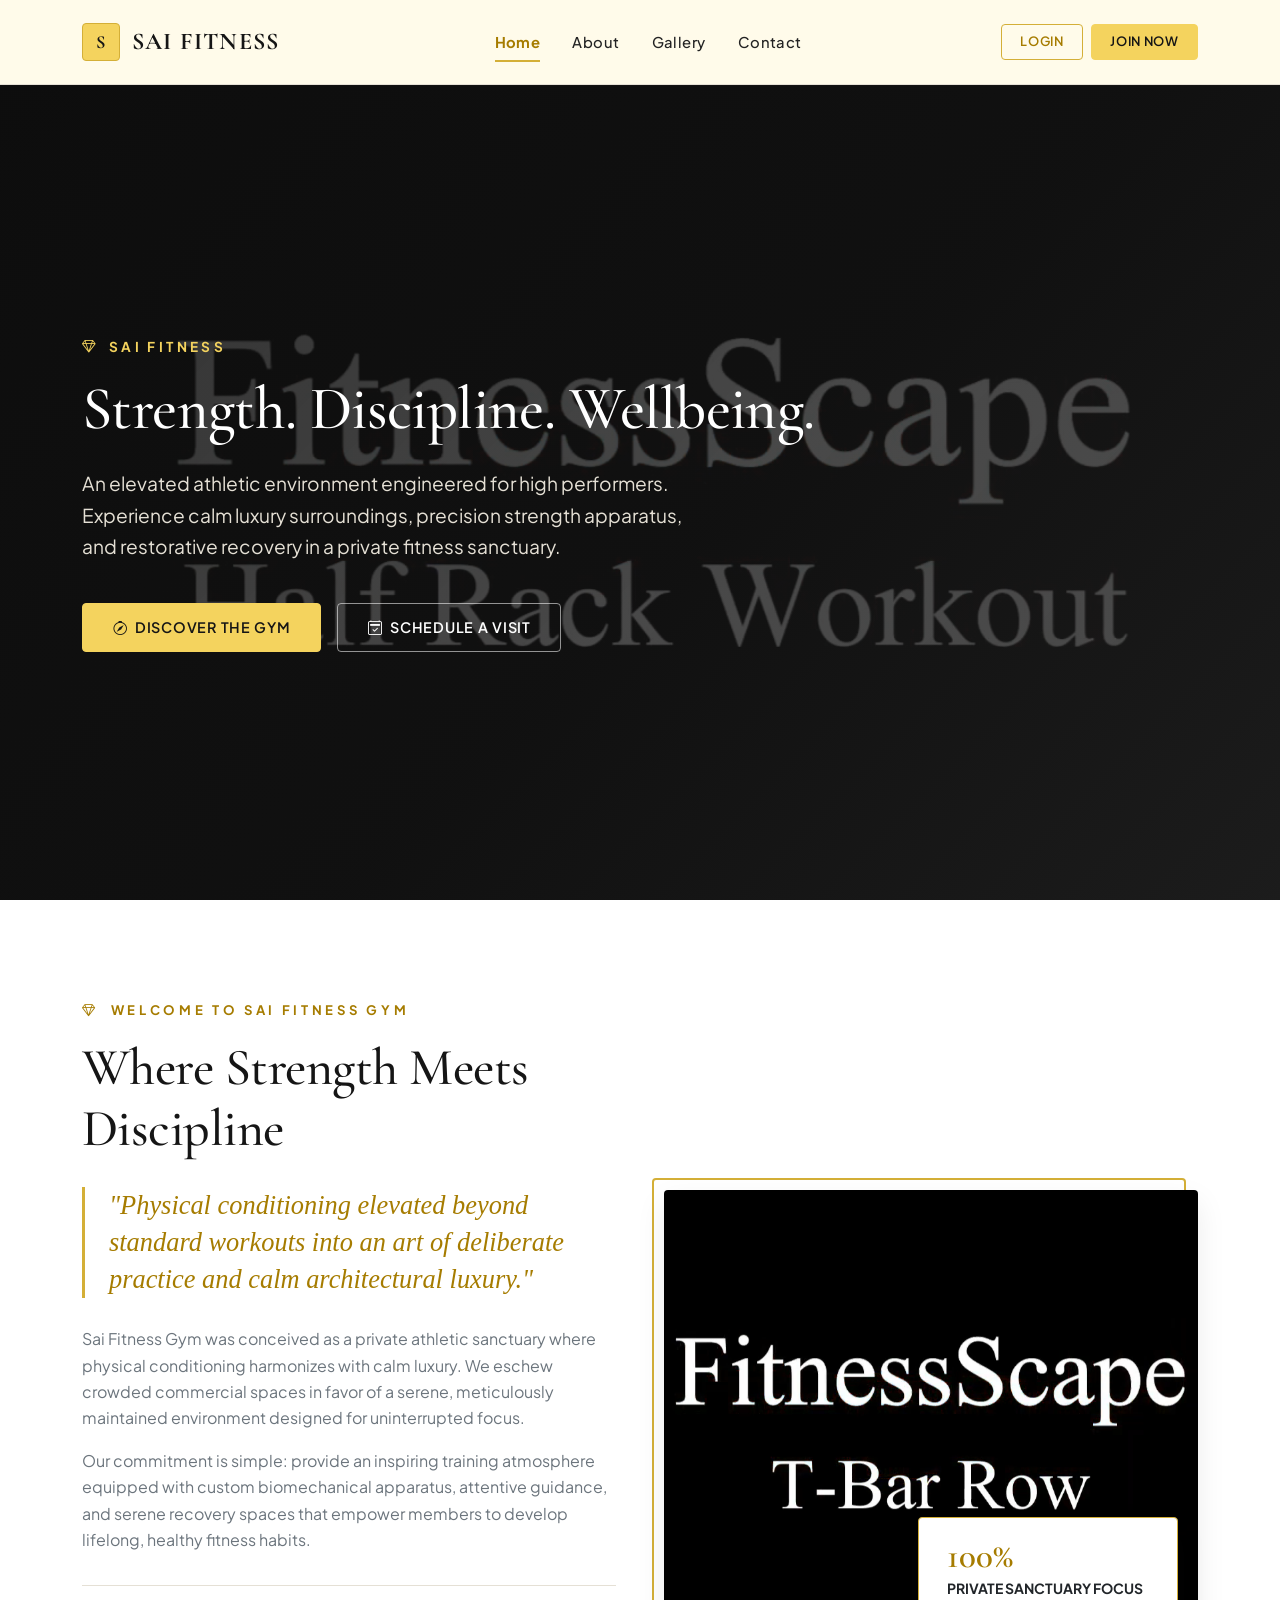
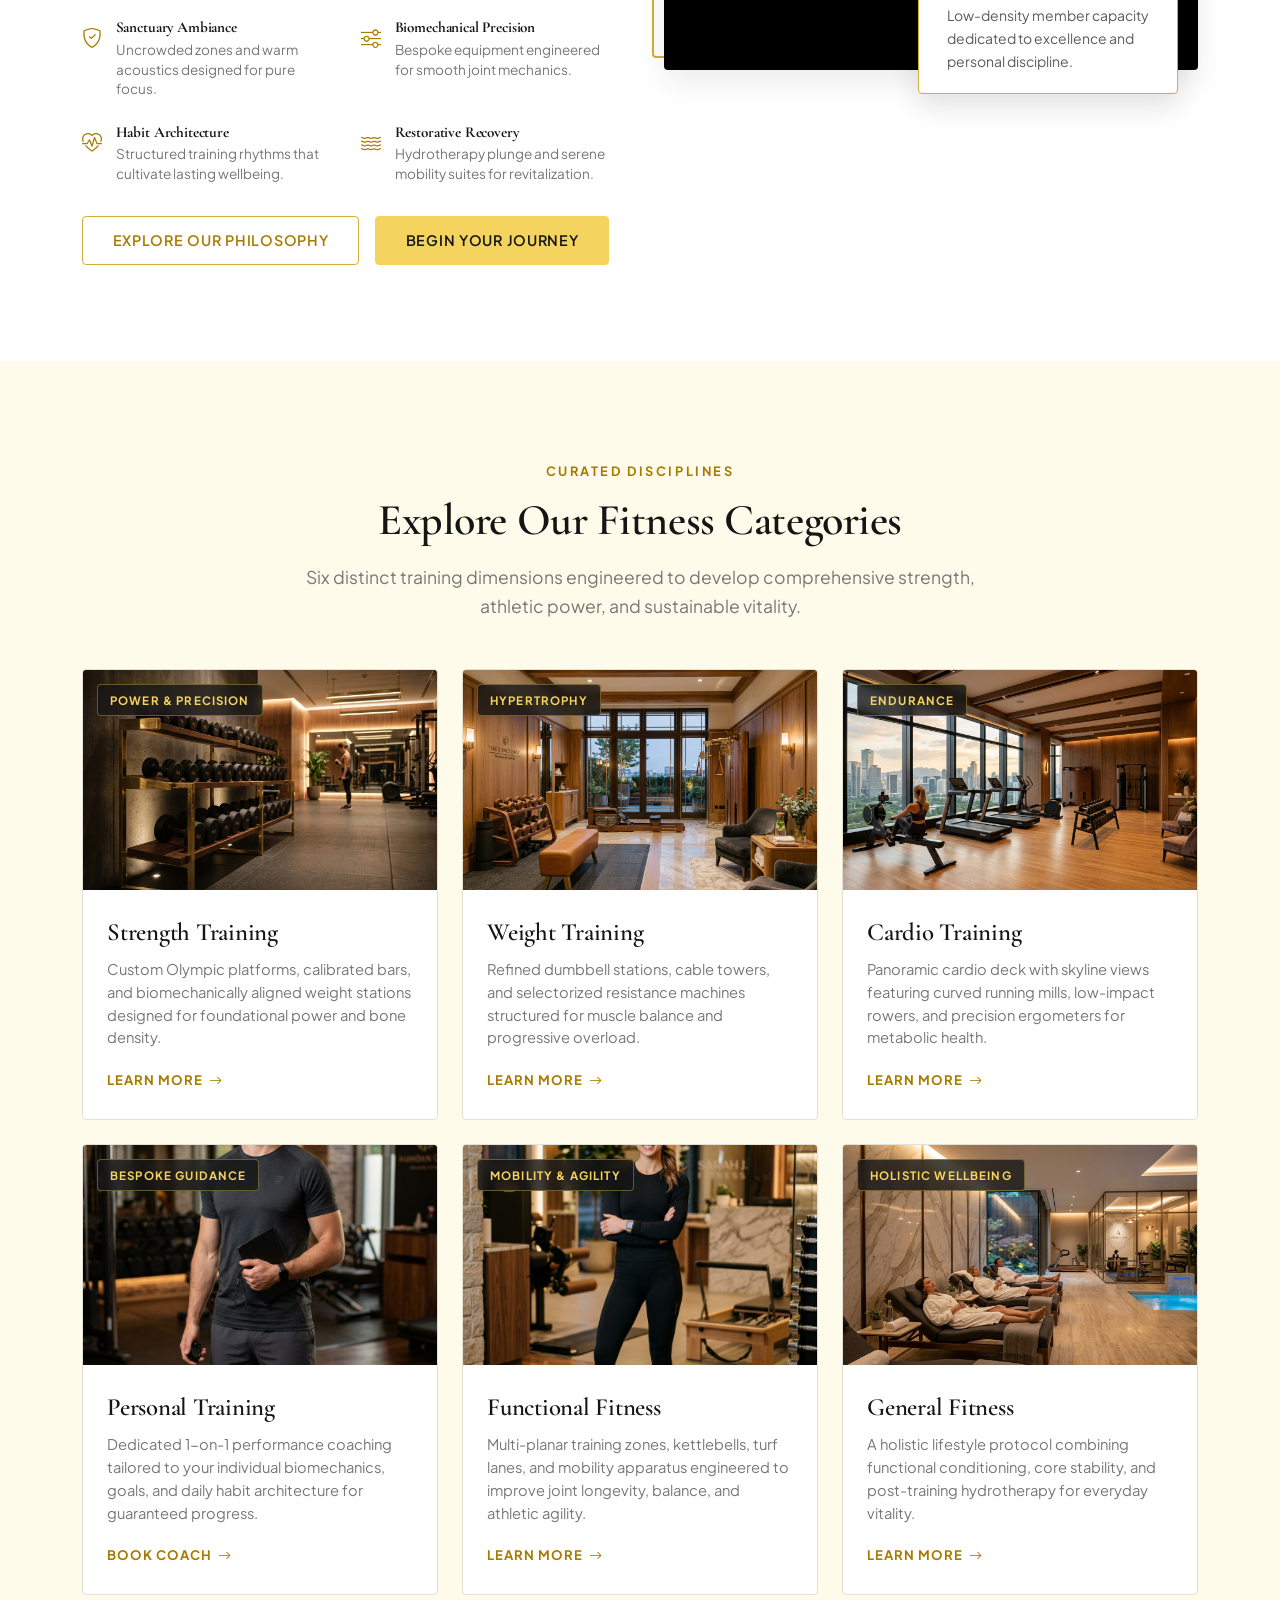
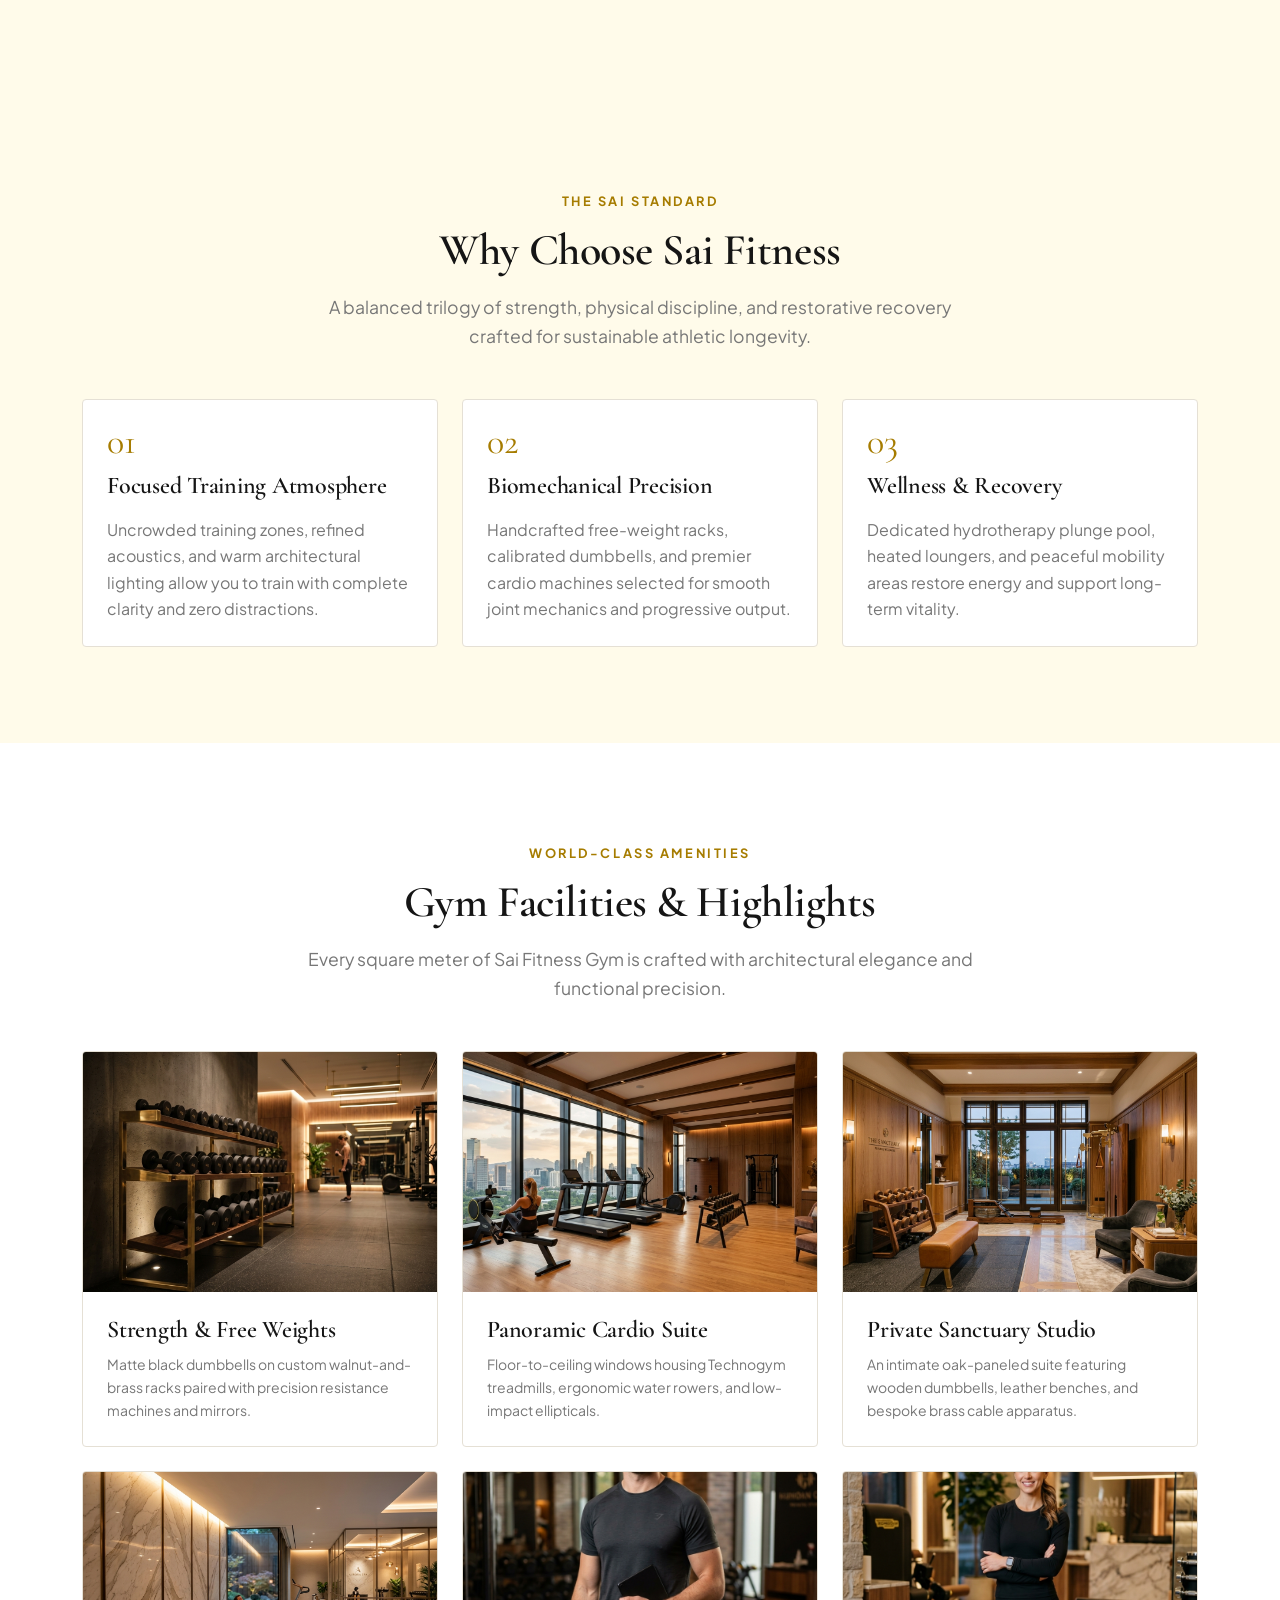
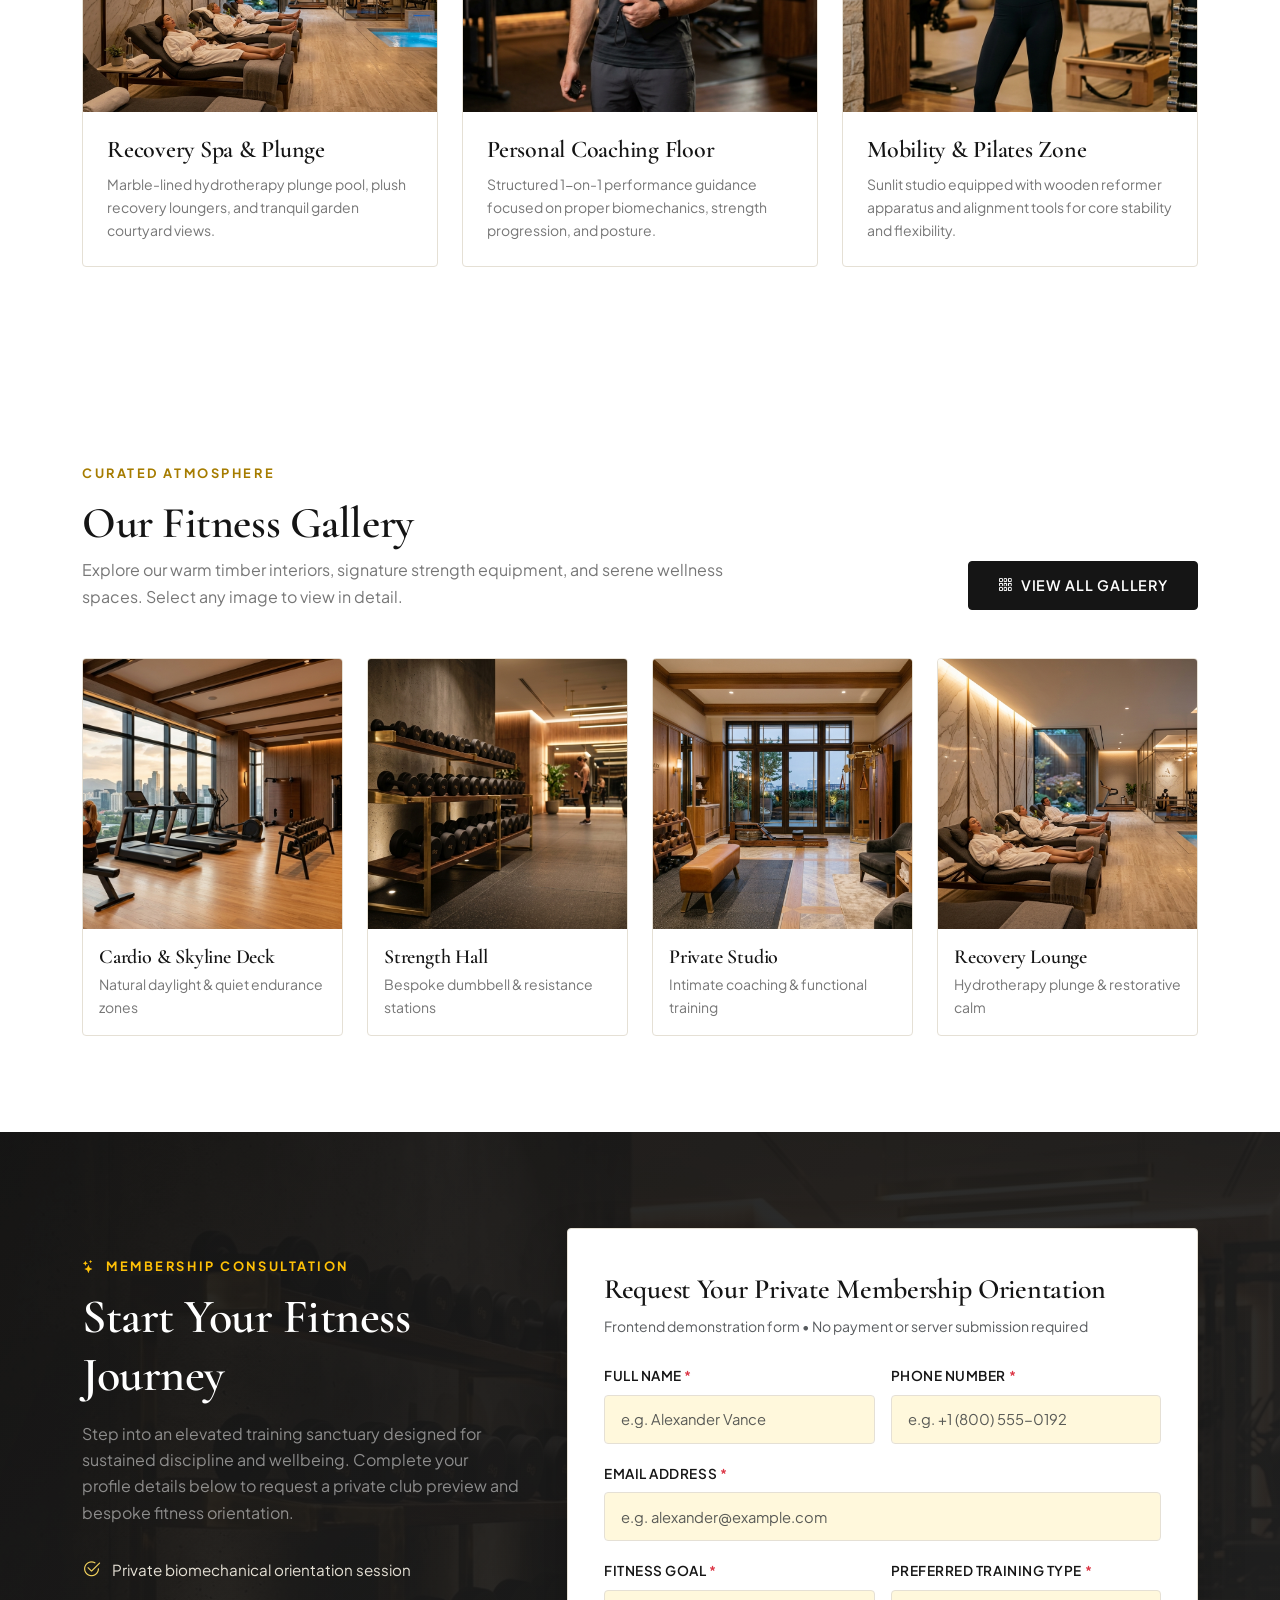
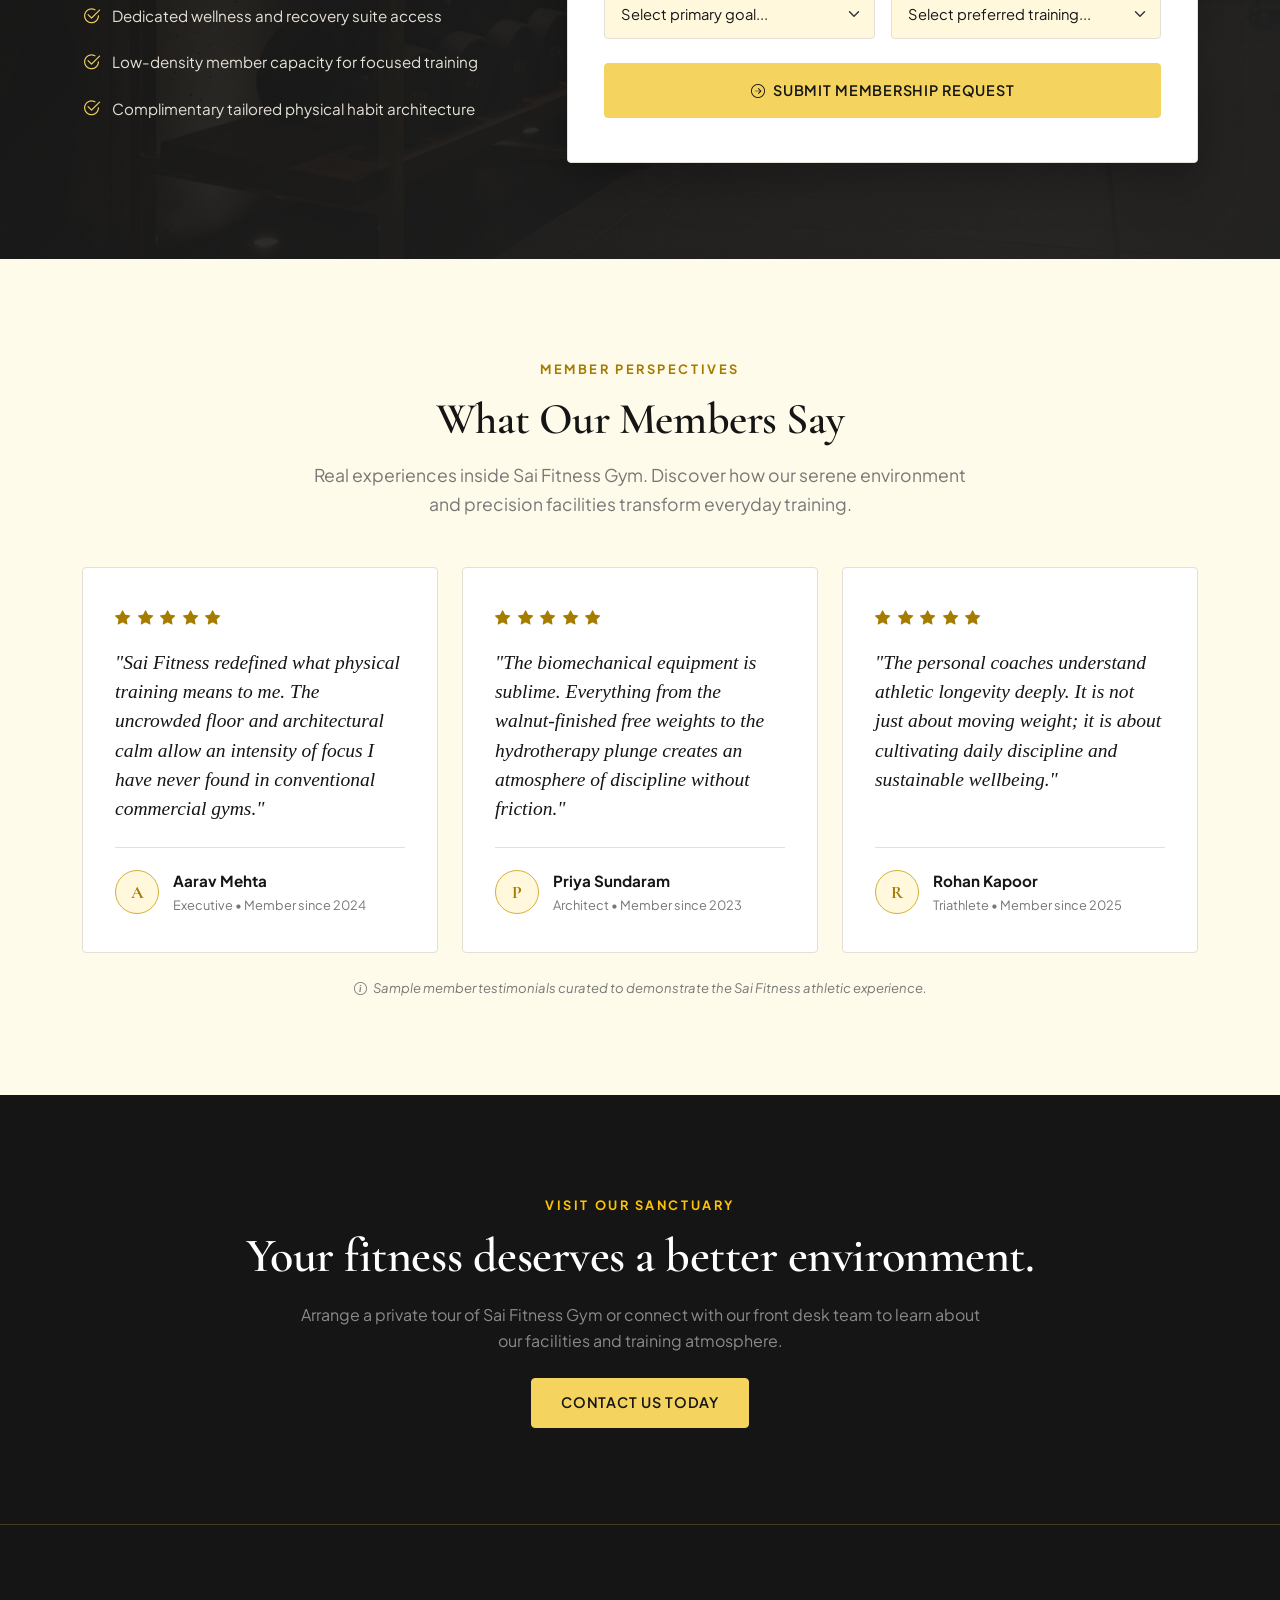
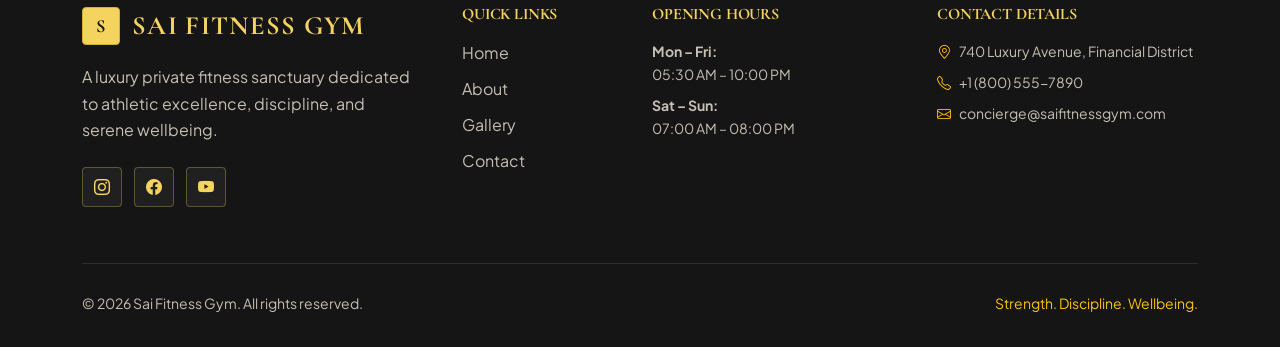
==== commit b3d832f7: "Update homepage welcome video and improve website" ====
--- a/index.html
+++ b/index.html
@@ -19,6 +19,7 @@
     <link rel="icon" type="image/svg+xml" href="data:image/svg+xml,%3Csvg xmlns='http://www.w3.org/2000/svg' viewBox='0 0 64 64'%3E%3Crect width='64' height='64' rx='8' fill='%23F4D35E' stroke='%23D4AF37' stroke-width='3'/%3E%3Ctext x='50%25' y='54%25' dominant-baseline='middle' text-anchor='middle' font-family='Georgia,serif' font-size='38' font-weight='700' fill='%23151515'%3ES%3C/text%3E%3C/svg%3E">
     <link rel="stylesheet" href="css/style.css">
 
+    
     <!-- Bootstrap 5 JS Bundle & Consolidated Custom JS -->
     <script src="https://cdn.jsdelivr.net/npm/bootstrap@5.3.3/dist/js/bootstrap.bundle.min.js" defer></script>
     <script src="js/main.js" defer></script>
@@ -56,9 +57,16 @@
     </header>
 
     <main>
-        <!-- Hero Section -->
+        <!-- Hero Section with Background Video -->
         <section class="hero-section">
-            <div class="container">
+            <div class="hero-video-wrap">
+                <video autoplay muted loop playsinline class="hero-bg-video" poster="assets/images/hero.jpg">
+                    <source src="assets/videos/hero.webm" type="video/webm">
+                </video>
+                <div class="hero-video-overlay"></div>
+            </div>
+
+            <div class="container hero-content-wrap">
                 <div class="row">
                     <div class="col-12 col-lg-8">
                         <span class="hero-label"><i class="bi bi-gem me-1"></i> SAI FITNESS</span>
@@ -66,37 +74,179 @@
                         <p class="hero-subtitle">An elevated athletic environment engineered for high performers. Experience calm luxury surroundings, precision strength apparatus, and restorative recovery in a private fitness sanctuary.</p>
                         <div class="d-flex flex-wrap gap-3">
                             <a href="about.html" class="btn btn-primary"><i class="bi bi-compass me-1"></i> Discover the Gym</a>
-                            <a href="contact.html" class="btn btn-outline-light"><i class="bi bi-calendar2-check me-1"></i> Schedule a Visit</a>
-                        </div>
-                    </div>
-                </div>
-            </div>
-        </section>
-
-        <!-- About Preview Section -->
-        <section id="about-preview" class="section-padding bg-white">
+                            <a href="#join-journey" class="btn btn-outline-light"><i class="bi bi-calendar2-check me-1"></i> Schedule a Visit</a>
+                        </div>
+                    </div>
+                </div>
+            </div>
+        </section>
+
+        <!-- Welcome Section – Sofitel Inspired Layout -->
+        <section id="welcome" class="section-padding bg-white welcome-editorial">
             <div class="container">
                 <div class="row align-items-center g-5">
                     <div class="col-12 col-lg-6 reveal-on-scroll">
-                        <div class="editorial-image-frame">
-                            <img src="assets/images/about.jpg" alt="Sai Fitness private oak-paneled training sanctuary" class="img-fluid">
-                        </div>
-                    </div>
+                        <span class="welcome-kicker"><i class="bi bi-gem me-1"></i> WELCOME TO SAI FITNESS GYM</span>
+                        <h2 class="welcome-headline">Where Strength Meets Discipline</h2>
+                        <blockquote class="welcome-quote">
+                            "Physical conditioning elevated beyond standard workouts into an art of deliberate practice and calm architectural luxury."
+                        </blockquote>
+                        <p class="text-secondary mb-3">Sai Fitness Gym was conceived as a private athletic sanctuary where physical conditioning harmonizes with calm luxury. We eschew crowded commercial spaces in favor of a serene, meticulously maintained environment designed for uninterrupted focus.</p>
+                        <p class="text-secondary mb-4">Our commitment is simple: provide an inspiring training atmosphere equipped with custom biomechanical apparatus, attentive guidance, and serene recovery spaces that empower members to develop lifelong, healthy fitness habits.</p>
+
+                        <div class="welcome-hallmarks">
+                            <div class="hallmark-item">
+                                <i class="bi bi-shield-check"></i>
+                                <div>
+                                    <h4>Sanctuary Ambiance</h4>
+                                    <p>Uncrowded zones and warm acoustics designed for pure focus.</p>
+                                </div>
+                            </div>
+                            <div class="hallmark-item">
+                                <i class="bi bi-sliders"></i>
+                                <div>
+                                    <h4>Biomechanical Precision</h4>
+                                    <p>Bespoke equipment engineered for smooth joint mechanics.</p>
+                                </div>
+                            </div>
+                            <div class="hallmark-item">
+                                <i class="bi bi-heart-pulse"></i>
+                                <div>
+                                    <h4>Habit Architecture</h4>
+                                    <p>Structured training rhythms that cultivate lasting wellbeing.</p>
+                                </div>
+                            </div>
+                            <div class="hallmark-item">
+                                <i class="bi bi-water"></i>
+                                <div>
+                                    <h4>Restorative Recovery</h4>
+                                    <p>Hydrotherapy plunge and serene mobility suites for revitalization.</p>
+                                </div>
+                            </div>
+                        </div>
+
+                        <div class="mt-4 pt-2 d-flex flex-wrap gap-3">
+                            <a href="about.html" class="btn btn-outline-primary">Explore Our Philosophy</a>
+                            <a href="#join-journey" class="btn btn-primary">Begin Your Journey</a>
+                        </div>
+                    </div>
+
                     <div class="col-12 col-lg-6 reveal-on-scroll">
-                        <span class="section-label">EXCLUSIVITY &amp; ELEGANCE</span>
-                        <h2 class="section-title">More Than a Gym</h2>
-                        <p class="text-secondary">Sai Fitness Gym was conceived as a private athletic sanctuary where physical conditioning harmonizes with calm luxury. We eschew crowded commercial spaces in favor of a serene, meticulously maintained environment.</p>
-                        <p class="text-secondary">Our commitment is simple: provide an inspiring training atmosphere equipped with world-class biomechanical apparatus, attentive guidance, and serene recovery spaces.</p>
-
-                        <ul class="bullet-list-luxury mt-4 mb-4">
-                            <li>Private training sanctuary designed for uninterrupted focus</li>
-                            <li>Custom-engineered biomechanical strength &amp; conditioning equipment</li>
-                            <li>Guidance from seasoned strength, mobility, and wellness specialists</li>
-                            <li>Panoramic cardio suite overlooking city parkland</li>
-                            <li>Marble hydrotherapy plunge lounge &amp; restorative recovery suites</li>
-                        </ul>
-
-                        <a href="about.html" class="btn btn-outline-primary">Learn About Sai Fitness</a>
+                        <div class="welcome-frame-dual">
+                            <div class="editorial-image-frame">
+                                <video autoplay muted loop playsinline class="img-fluid welcome-img-main welcome-video-media" poster="assets/images/about.jpg" aria-label="Sai Fitness athletic conditioning in progress">
+                                    <source src="assets/videos/welcome.webm" type="video/webm">
+                                </video>
+                            </div>
+                            <div class="welcome-badge-luxury">
+                                <div class="badge-number">100%</div>
+                                <div class="fw-bold small text-uppercase text-dark mt-1">Private Sanctuary Focus</div>
+                                <p class="small text-muted mb-0 mt-1">Low-density member capacity dedicated to excellence and personal discipline.</p>
+                            </div>
+                        </div>
+                    </div>
+                </div>
+            </div>
+        </section>
+
+        <!-- Category Section: Explore Our Fitness Categories -->
+        <section id="categories" class="section-padding bg-pale-yellow">
+            <div class="container">
+                <div class="text-center mb-5 reveal-on-scroll">
+                    <span class="section-label">CURATED DISCIPLINES</span>
+                    <h2 class="section-title">Explore Our Fitness Categories</h2>
+                    <p class="section-subtitle">Six distinct training dimensions engineered to develop comprehensive strength, athletic power, and sustainable vitality.</p>
+                </div>
+
+                <div class="row g-4">
+                    <!-- Category 1: Strength Training -->
+                    <div class="col-12 col-md-6 col-lg-4 reveal-on-scroll">
+                        <div class="category-card">
+                            <div class="category-media">
+                                <img src="assets/images/strength.jpg" alt="Strength Training at Sai Fitness Gym">
+                                <span class="category-pill">Power &amp; Precision</span>
+                            </div>
+                            <div class="category-body">
+                                <h3 class="category-title">Strength Training</h3>
+                                <p class="category-desc">Custom Olympic platforms, calibrated bars, and biomechanically aligned weight stations designed for foundational power and bone density.</p>
+                                <a href="about.html" class="category-link">Learn More <i class="bi bi-arrow-right"></i></a>
+                            </div>
+                        </div>
+                    </div>
+
+                    <!-- Category 2: Weight Training -->
+                    <div class="col-12 col-md-6 col-lg-4 reveal-on-scroll">
+                        <div class="category-card">
+                            <div class="category-media">
+                                <img src="assets/images/about.jpg" alt="Weight Training at Sai Fitness Gym">
+                                <span class="category-pill">Hypertrophy</span>
+                            </div>
+                            <div class="category-body">
+                                <h3 class="category-title">Weight Training</h3>
+                                <p class="category-desc">Refined dumbbell stations, cable towers, and selectorized resistance machines structured for muscle balance and progressive overload.</p>
+                                <a href="about.html" class="category-link">Learn More <i class="bi bi-arrow-right"></i></a>
+                            </div>
+                        </div>
+                    </div>
+
+                    <!-- Category 3: Cardio Training -->
+                    <div class="col-12 col-md-6 col-lg-4 reveal-on-scroll">
+                        <div class="category-card">
+                            <div class="category-media">
+                                <img src="assets/images/hero.jpg" alt="Cardio Training at Sai Fitness Gym">
+                                <span class="category-pill">Endurance</span>
+                            </div>
+                            <div class="category-body">
+                                <h3 class="category-title">Cardio Training</h3>
+                                <p class="category-desc">Panoramic cardio deck with skyline views featuring curved running mills, low-impact rowers, and precision ergometers for metabolic health.</p>
+                                <a href="about.html" class="category-link">Learn More <i class="bi bi-arrow-right"></i></a>
+                            </div>
+                        </div>
+                    </div>
+
+                    <!-- Category 4: Personal Training -->
+                    <div class="col-12 col-md-6 col-lg-4 reveal-on-scroll">
+                        <div class="category-card">
+                            <div class="category-media">
+                                <img src="assets/images/trainer1.jpg" alt="Personal Training at Sai Fitness Gym">
+                                <span class="category-pill">Bespoke Guidance</span>
+                            </div>
+                            <div class="category-body">
+                                <h3 class="category-title">Personal Training</h3>
+                                <p class="category-desc">Dedicated 1-on-1 performance coaching tailored to your individual biomechanics, goals, and daily habit architecture for guaranteed progress.</p>
+                                <a href="contact.html" class="category-link">Book Coach <i class="bi bi-arrow-right"></i></a>
+                            </div>
+                        </div>
+                    </div>
+
+                    <!-- Category 5: Functional Fitness -->
+                    <div class="col-12 col-md-6 col-lg-4 reveal-on-scroll">
+                        <div class="category-card">
+                            <div class="category-media">
+                                <img src="assets/images/trainer2.jpg" alt="Functional Fitness at Sai Fitness Gym">
+                                <span class="category-pill">Mobility &amp; Agility</span>
+                            </div>
+                            <div class="category-body">
+                                <h3 class="category-title">Functional Fitness</h3>
+                                <p class="category-desc">Multi-planar training zones, kettlebells, turf lanes, and mobility apparatus engineered to improve joint longevity, balance, and athletic agility.</p>
+                                <a href="about.html" class="category-link">Learn More <i class="bi bi-arrow-right"></i></a>
+                            </div>
+                        </div>
+                    </div>
+
+                    <!-- Category 6: General Fitness -->
+                    <div class="col-12 col-md-6 col-lg-4 reveal-on-scroll">
+                        <div class="category-card">
+                            <div class="category-media">
+                                <img src="assets/images/wellness.jpg" alt="General Fitness and Recovery at Sai Fitness Gym">
+                                <span class="category-pill">Holistic Wellbeing</span>
+                            </div>
+                            <div class="category-body">
+                                <h3 class="category-title">General Fitness</h3>
+                                <p class="category-desc">A holistic lifestyle protocol combining functional conditioning, core stability, and post-training hydrotherapy for everyday vitality.</p>
+                                <a href="about.html" class="category-link">Learn More <i class="bi bi-arrow-right"></i></a>
+                            </div>
+                        </div>
                     </div>
                 </div>
             </div>
@@ -224,23 +374,23 @@
             </div>
         </section>
 
-        <!-- Fitness Environment Showcase & Gallery Preview -->
-        <section id="gallery-preview" class="section-padding bg-pale-yellow">
+        <!-- Our Fitness Gallery Section -->
+        <section id="gallery-preview" class="section-padding bg-white">
             <div class="container">
                 <div class="d-flex flex-column flex-md-row justify-content-between align-items-md-end gap-3 mb-5 reveal-on-scroll">
                     <div>
-                        <span class="section-label">FITNESS ENVIRONMENT</span>
-                        <h2 class="section-title mb-2">Inside Sai Fitness</h2>
-                        <p class="text-brand-muted mb-0 max-w-680">Explore our warm timber interiors, signature strength equipment, and serene wellness spaces. Select any image to view closer.</p>
-                    </div>
-                    <a href="gallery.html" class="btn btn-dark flex-shrink-0">View Full Gallery</a>
+                        <span class="section-label">CURATED ATMOSPHERE</span>
+                        <h2 class="section-title mb-2">Our Fitness Gallery</h2>
+                        <p class="text-brand-muted mb-0 max-w-680">Explore our warm timber interiors, signature strength equipment, and serene wellness spaces. Select any image to view in detail.</p>
+                    </div>
+                    <a href="gallery.html" class="btn btn-dark flex-shrink-0"><i class="bi bi-grid-3x3-gap me-1"></i> View All Gallery</a>
                 </div>
 
                 <div class="row g-4">
                     <div class="col-12 col-sm-6 col-lg-3 reveal-on-scroll">
                         <div class="gallery-card gallery-trigger" role="button" tabindex="0" data-image="assets/images/hero.jpg" data-title="Panoramic Cardio Suite" data-description="Natural skyline light paired with precision rowing and cardio apparatus.">
                             <div class="gallery-media">
-                                <img src="assets/images/hero.jpg" alt="Panoramic cardio suite with skyline view" class="gallery-img">
+                                <img src="assets/images/hero.jpg" alt="Panoramic cardio suite with skyline view" class="gallery-img" loading="lazy">
                                 <div class="gallery-overlay">
                                     <span class="badge badge-yellow">Interior</span>
                                     <span class="gallery-zoom-badge" aria-hidden="true"><i class="bi bi-arrows-fullscreen"></i></span>
@@ -256,7 +406,7 @@
                     <div class="col-12 col-sm-6 col-lg-3 reveal-on-scroll">
                         <div class="gallery-card gallery-trigger" role="button" tabindex="0" data-image="assets/images/strength.jpg" data-title="Free Weights &amp; Brass Racks" data-description="Architectural concrete and custom walnut-brass dumbbell stations.">
                             <div class="gallery-media">
-                                <img src="assets/images/strength.jpg" alt="Luxury dumbbell racks and free weights training hall" class="gallery-img">
+                                <img src="assets/images/strength.jpg" alt="Luxury dumbbell racks and free weights training hall" class="gallery-img" loading="lazy">
                                 <div class="gallery-overlay">
                                     <span class="badge badge-yellow">Equipment</span>
                                     <span class="gallery-zoom-badge" aria-hidden="true"><i class="bi bi-arrows-fullscreen"></i></span>
@@ -272,7 +422,7 @@
                     <div class="col-12 col-sm-6 col-lg-3 reveal-on-scroll">
                         <div class="gallery-card gallery-trigger" role="button" tabindex="0" data-image="assets/images/about.jpg" data-title="The Private Sanctuary" data-description="Oak-paneled private conditioning lounge with timber-handled weights.">
                             <div class="gallery-media">
-                                <img src="assets/images/about.jpg" alt="Oak-paneled private wellness and training studio" class="gallery-img">
+                                <img src="assets/images/about.jpg" alt="Oak-paneled private wellness and training studio" class="gallery-img" loading="lazy">
                                 <div class="gallery-overlay">
                                     <span class="badge badge-yellow">Studio</span>
                                     <span class="gallery-zoom-badge" aria-hidden="true"><i class="bi bi-arrows-fullscreen"></i></span>
@@ -288,7 +438,7 @@
                     <div class="col-12 col-sm-6 col-lg-3 reveal-on-scroll">
                         <div class="gallery-card gallery-trigger" role="button" tabindex="0" data-image="assets/images/wellness.jpg" data-title="Hydrotherapy &amp; Recovery Spa" data-description="Marble wellness suite with plunge pool and post-session relaxation beds.">
                             <div class="gallery-media">
-                                <img src="assets/images/wellness.jpg" alt="Marble wellness spa with plunge pool and loungers" class="gallery-img">
+                                <img src="assets/images/wellness.jpg" alt="Marble wellness spa with plunge pool and loungers" class="gallery-img" loading="lazy">
                                 <div class="gallery-overlay">
                                     <span class="badge badge-yellow">Recovery</span>
                                     <span class="gallery-zoom-badge" aria-hidden="true"><i class="bi bi-arrows-fullscreen"></i></span>
@@ -301,6 +451,172 @@
                         </div>
                     </div>
                 </div>
+            </div>
+        </section>
+
+        <!-- Start Your Fitness Journey (Join Now Form Section) -->
+        <section id="join-journey" class="section-padding join-section">
+            <div class="container position-relative" style="z-index: 2;">
+                <div class="row align-items-center g-5">
+                    <div class="col-12 col-lg-5 reveal-on-scroll">
+                        <span class="section-label text-warning"><i class="bi bi-stars me-1"></i> MEMBERSHIP CONSULTATION</span>
+                        <h2 class="text-white display-5 font-heading mb-3">Start Your Fitness Journey</h2>
+                        <p class="text-white-50 mb-4">Step into an elevated training sanctuary designed for sustained discipline and wellbeing. Complete your profile details below to request a private club preview and bespoke fitness orientation.</p>
+
+                        <ul class="join-feature-list">
+                            <li><i class="bi bi-check2-circle"></i> Private biomechanical orientation session</li>
+                            <li><i class="bi bi-check2-circle"></i> Dedicated wellness and recovery suite access</li>
+                            <li><i class="bi bi-check2-circle"></i> Low-density member capacity for focused training</li>
+                            <li><i class="bi bi-check2-circle"></i> Complimentary tailored physical habit architecture</li>
+                        </ul>
+                    </div>
+
+                    <div class="col-12 col-lg-7 reveal-on-scroll">
+                        <div class="join-card">
+                            <h3 class="font-heading h3 mb-2">Request Your Private Membership Orientation</h3>
+                            <p class="text-muted small mb-4">Frontend demonstration form &bull; No payment or server submission required</p>
+
+                            <div id="join-feedback" class="join-feedback-banner d-none" role="alert">
+                                <div class="d-flex align-items-start gap-2">
+                                    <i class="bi bi-check-circle-fill text-success fs-5"></i>
+                                    <div>
+                                        <strong class="d-block mb-1">Thank you, <span class="join-feedback-name">Athlete</span>!</strong>
+                                        <p class="mb-0 small">Your consultation preview has been validated. Our concierge desk looks forward to welcoming you to Sai Fitness Gym.</p>
+                                    </div>
+                                </div>
+                            </div>
+
+                            <form id="join-form" novalidate>
+                                <div class="row g-3">
+                                    <div class="col-12 col-md-6">
+                                        <label for="join-name" class="form-label">Full Name <span class="text-danger">*</span></label>
+                                        <input type="text" class="form-control" id="join-name" placeholder="e.g. Alexander Vance" required>
+                                    </div>
+                                    <div class="col-12 col-md-6">
+                                        <label for="join-phone" class="form-label">Phone Number <span class="text-danger">*</span></label>
+                                        <input type="tel" class="form-control" id="join-phone" placeholder="e.g. +1 (800) 555-0192" required>
+                                    </div>
+                                    <div class="col-12">
+                                        <label for="join-email" class="form-label">Email Address <span class="text-danger">*</span></label>
+                                        <input type="email" class="form-control" id="join-email" placeholder="e.g. alexander@example.com" required>
+                                    </div>
+                                    <div class="col-12 col-md-6">
+                                        <label for="join-goal" class="form-label">Fitness Goal <span class="text-danger">*</span></label>
+                                        <select class="form-select" id="join-goal" required>
+                                            <option value="" selected disabled>Select primary goal...</option>
+                                            <option value="Hypertrophy & Strength">Hypertrophy &amp; Strength Progression</option>
+                                            <option value="Cardiovascular Endurance">Cardiovascular Endurance &amp; Stamina</option>
+                                            <option value="Body Composition & Fat Loss">Body Composition &amp; Conditioning</option>
+                                            <option value="Mobility & Recovery">Athletic Mobility &amp; Active Recovery</option>
+                                            <option value="Holistic Longevity">Sustainable Athletic Longevity</option>
+                                        </select>
+                                    </div>
+                                    <div class="col-12 col-md-6">
+                                        <label for="join-training" class="form-label">Preferred Training Type <span class="text-danger">*</span></label>
+                                        <select class="form-select" id="join-training" required>
+                                            <option value="" selected disabled>Select preferred training...</option>
+                                            <option value="1-on-1 Personal Training">1-on-1 Dedicated Coaching</option>
+                                            <option value="Independent Sanctuary Training">Independent Sanctuary Access</option>
+                                            <option value="Semi-Private Strength Group">Semi-Private Strength Group</option>
+                                            <option value="Functional & Mobility Sessions">Functional &amp; Mobility Sessions</option>
+                                            <option value="Comprehensive Dual Protocol">Comprehensive Dual Protocol (Strength + Spa)</option>
+                                        </select>
+                                    </div>
+                                    <div class="col-12 mt-4">
+                                        <button type="submit" class="btn btn-primary w-100 py-3"><i class="bi bi-arrow-right-circle me-1"></i> Submit Membership Request</button>
+                                    </div>
+                                </div>
+                            </form>
+                        </div>
+                    </div>
+                </div>
+            </div>
+        </section>
+
+        <!-- What Our Members Say (Testimonial Section) -->
+        <section id="testimonials" class="section-padding bg-pale-yellow">
+            <div class="container">
+                <div class="text-center mb-5 reveal-on-scroll">
+                    <span class="section-label">MEMBER PERSPECTIVES</span>
+                    <h2 class="section-title">What Our Members Say</h2>
+                    <p class="section-subtitle">Real experiences inside Sai Fitness Gym. Discover how our serene environment and precision facilities transform everyday training.</p>
+                </div>
+
+                <div class="row g-4 reveal-on-scroll">
+                    <div class="col-12 col-md-4">
+                        <div class="testimonial-card">
+                            <div>
+                                <div class="testimonial-rating" aria-label="5 out of 5 stars">
+                                    <i class="bi bi-star-fill"></i>
+                                    <i class="bi bi-star-fill"></i>
+                                    <i class="bi bi-star-fill"></i>
+                                    <i class="bi bi-star-fill"></i>
+                                    <i class="bi bi-star-fill"></i>
+                                </div>
+                                <blockquote class="testimonial-quote">
+                                    "Sai Fitness redefined what physical training means to me. The uncrowded floor and architectural calm allow an intensity of focus I have never found in conventional commercial gyms."
+                                </blockquote>
+                            </div>
+                            <div class="testimonial-author-wrap">
+                                <div class="testimonial-avatar">A</div>
+                                <div>
+                                    <div class="testimonial-author-name">Aarav Mehta</div>
+                                    <p class="testimonial-author-role">Executive &bull; Member since 2024</p>
+                                </div>
+                            </div>
+                        </div>
+                    </div>
+
+                    <div class="col-12 col-md-4">
+                        <div class="testimonial-card">
+                            <div>
+                                <div class="testimonial-rating" aria-label="5 out of 5 stars">
+                                    <i class="bi bi-star-fill"></i>
+                                    <i class="bi bi-star-fill"></i>
+                                    <i class="bi bi-star-fill"></i>
+                                    <i class="bi bi-star-fill"></i>
+                                    <i class="bi bi-star-fill"></i>
+                                </div>
+                                <blockquote class="testimonial-quote">
+                                    "The biomechanical equipment is sublime. Everything from the walnut-finished free weights to the hydrotherapy plunge creates an atmosphere of discipline without friction."
+                                </blockquote>
+                            </div>
+                            <div class="testimonial-author-wrap">
+                                <div class="testimonial-avatar">P</div>
+                                <div>
+                                    <div class="testimonial-author-name">Priya Sundaram</div>
+                                    <p class="testimonial-author-role">Architect &bull; Member since 2023</p>
+                                </div>
+                            </div>
+                        </div>
+                    </div>
+
+                    <div class="col-12 col-md-4">
+                        <div class="testimonial-card">
+                            <div>
+                                <div class="testimonial-rating" aria-label="5 out of 5 stars">
+                                    <i class="bi bi-star-fill"></i>
+                                    <i class="bi bi-star-fill"></i>
+                                    <i class="bi bi-star-fill"></i>
+                                    <i class="bi bi-star-fill"></i>
+                                    <i class="bi bi-star-fill"></i>
+                                </div>
+                                <blockquote class="testimonial-quote">
+                                    "The personal coaches understand athletic longevity deeply. It is not just about moving weight; it is about cultivating daily discipline and sustainable wellbeing."
+                                </blockquote>
+                            </div>
+                            <div class="testimonial-author-wrap">
+                                <div class="testimonial-avatar">R</div>
+                                <div>
+                                    <div class="testimonial-author-name">Rohan Kapoor</div>
+                                    <p class="testimonial-author-role">Triathlete &bull; Member since 2025</p>
+                                </div>
+                            </div>
+                        </div>
+                    </div>
+                </div>
+
+                <p class="testimonial-disclaimer mb-0 mt-4"><i class="bi bi-info-circle me-1"></i> Sample member testimonials curated to demonstrate the Sai Fitness athletic experience.</p>
             </div>
         </section>
 
@@ -363,5 +679,28 @@
         </div>
     </footer>
 
+    <!-- Join Success Modal (Frontend Preview) -->
+    <div class="modal fade" id="joinSuccessModal" tabindex="-1" aria-labelledby="joinModalLabel" aria-hidden="true">
+        <div class="modal-dialog modal-dialog-centered">
+            <div class="modal-content">
+                <div class="modal-header bg-dark text-white border-0">
+                    <h5 class="modal-title font-heading text-warning" id="joinModalLabel"><i class="bi bi-gem me-2"></i> Sai Fitness Sanctuary</h5>
+                    <button type="button" class="btn-close btn-close-white" data-bs-dismiss="modal" aria-label="Close"></button>
+                </div>
+                <div class="modal-body p-4 text-center">
+                    <div class="rounded-circle bg-light d-inline-flex p-3 text-warning mb-3" style="border: 2px solid var(--color-gold);">
+                        <i class="bi bi-check2-circle display-4"></i>
+                    </div>
+                    <h3 class="font-heading mb-2">Welcome, <span id="join-modal-name" class="text-dark">Athlete</span></h3>
+                    <p class="text-muted">Your membership consultation request has been prepared.</p>
+                    <div class="p-3 bg-light rounded text-start small mb-3 border">
+                        <p class="mb-1 text-muted"><strong>Notice:</strong> This is a frontend demonstration. No backend server or database is attached, and no personal data is stored.</p>
+                    </div>
+                    <button type="button" class="btn btn-primary w-100" data-bs-dismiss="modal">Close Preview</button>
+                </div>
+            </div>
+        </div>
+    </div>
+
 </body>
 </html>
--- a/css/style.css
+++ b/css/style.css
@@ -214,6 +214,43 @@
     background: linear-gradient(135deg, rgba(21, 21, 21, 0.85), rgba(34, 34, 34, 0.75)), url('../assets/images/hero.jpg') center/cover no-repeat;
     color: var(--color-white);
     padding: 4rem 0;
+    overflow: hidden;
+}
+
+.hero-video-wrap {
+    position: absolute;
+    top: 0;
+    left: 0;
+    width: 100%;
+    height: 100%;
+    overflow: hidden;
+    z-index: 1;
+    pointer-events: none;
+}
+
+.hero-bg-video {
+    width: 100%;
+    height: 100%;
+    object-fit: cover;
+    position: absolute;
+    top: 50%;
+    left: 50%;
+    transform: translate(-50%, -50%);
+}
+
+.hero-video-overlay {
+    position: absolute;
+    top: 0;
+    left: 0;
+    width: 100%;
+    height: 100%;
+    background: linear-gradient(135deg, rgba(15, 15, 15, 0.88) 0%, rgba(21, 21, 21, 0.78) 55%, rgba(34, 34, 34, 0.82) 100%);
+    z-index: 2;
+}
+
+.hero-content-wrap {
+    position: relative;
+    z-index: 3;
 }
 
 .hero-label {
@@ -326,7 +363,8 @@
     z-index: 1;
 }
 
-.editorial-image-frame img {
+.editorial-image-frame img,
+.editorial-image-frame video {
     border-radius: var(--radius-sm);
     box-shadow: 0 12px 30px rgba(0, 0, 0, 0.08);
     width: 100%;
@@ -422,6 +460,362 @@
 .mission-vision-card:hover {
     border-color: var(--color-gold);
     transform: translateY(-3px);
+}
+
+/* --- Sofitel-Inspired Luxury Welcome Section --- */
+.welcome-editorial {
+    position: relative;
+}
+
+.welcome-kicker {
+    font-size: 0.82rem;
+    font-weight: 700;
+    letter-spacing: 0.28em;
+    text-transform: uppercase;
+    color: var(--color-gold-dark);
+    display: inline-flex;
+    align-items: center;
+    gap: 0.5rem;
+    margin-bottom: 1rem;
+}
+
+.welcome-headline {
+    font-family: var(--font-heading);
+    font-size: 3.25rem;
+    font-weight: 500;
+    line-height: 1.18;
+    color: var(--color-soft-black);
+    margin-bottom: 1.75rem;
+}
+
+.welcome-quote {
+    font-family: var(--font-heading);
+    font-size: 1.65rem;
+    font-style: italic;
+    color: var(--color-gold-dark);
+    border-left: 3px solid var(--color-gold);
+    padding-left: 1.5rem;
+    margin: 1.75rem 0;
+    line-height: 1.4;
+}
+
+.welcome-frame-dual {
+    position: relative;
+}
+
+.welcome-img-main {
+    width: 100%;
+    height: 480px;
+    object-fit: cover;
+    border-radius: var(--radius-sm);
+    box-shadow: 0 16px 36px rgba(21, 21, 21, 0.08);
+}
+
+.welcome-badge-luxury {
+    position: absolute;
+    bottom: -24px;
+    right: 20px;
+    background: var(--color-white);
+    border: 1px solid var(--color-gold);
+    border-radius: var(--radius-sm);
+    padding: 1.25rem 1.75rem;
+    box-shadow: 0 12px 28px rgba(21, 21, 21, 0.12);
+    max-width: 260px;
+    z-index: 2;
+}
+
+.welcome-badge-luxury .badge-number {
+    font-family: var(--font-heading);
+    font-size: 2.2rem;
+    font-weight: 600;
+    color: var(--color-gold-dark);
+    line-height: 1;
+}
+
+.welcome-hallmarks {
+    display: grid;
+    grid-template-columns: repeat(2, 1fr);
+    gap: 1.5rem;
+    margin-top: 2rem;
+    padding-top: 2rem;
+    border-top: 1px solid var(--color-border);
+}
+
+.hallmark-item {
+    display: flex;
+    gap: 0.85rem;
+    align-items: flex-start;
+}
+
+.hallmark-item i {
+    color: var(--color-gold-dark);
+    font-size: 1.25rem;
+    margin-top: 0.15rem;
+    flex-shrink: 0;
+}
+
+.hallmark-item h4 {
+    font-size: 0.95rem;
+    font-weight: 700;
+    margin-bottom: 0.2rem;
+    color: var(--color-soft-black);
+}
+
+.hallmark-item p {
+    font-size: 0.85rem;
+    color: var(--color-muted);
+    margin-bottom: 0;
+    line-height: 1.45;
+}
+
+/* --- Fitness Categories Section --- */
+.category-card {
+    background: var(--color-white);
+    border: 1px solid var(--color-border);
+    border-radius: var(--radius-sm);
+    overflow: hidden;
+    height: 100%;
+    display: flex;
+    flex-direction: column;
+    transition: transform var(--transition-fast), border-color var(--transition-fast), box-shadow var(--transition-fast);
+}
+
+.category-card:hover {
+    transform: translateY(-6px);
+    border-color: var(--color-gold);
+    box-shadow: 0 16px 32px rgba(21, 21, 21, 0.08);
+}
+
+.category-media {
+    position: relative;
+    height: 220px;
+    overflow: hidden;
+}
+
+.category-media img {
+    width: 100%;
+    height: 100%;
+    object-fit: cover;
+    transition: transform 0.5s ease;
+}
+
+.category-card:hover .category-media img {
+    transform: scale(1.06);
+}
+
+.category-pill {
+    position: absolute;
+    top: 14px;
+    left: 14px;
+    background: rgba(21, 21, 21, 0.78);
+    color: var(--color-primary-yellow);
+    backdrop-filter: blur(4px);
+    font-size: 0.72rem;
+    font-weight: 700;
+    letter-spacing: 0.1em;
+    text-transform: uppercase;
+    padding: 0.35rem 0.75rem;
+    border-radius: var(--radius-sm);
+    border: 1px solid rgba(244, 211, 94, 0.35);
+}
+
+.category-body {
+    padding: 1.75rem 1.5rem;
+    display: flex;
+    flex-direction: column;
+    flex-grow: 1;
+}
+
+.category-title {
+    font-family: var(--font-heading);
+    font-size: 1.55rem;
+    font-weight: 600;
+    color: var(--color-soft-black);
+    margin-bottom: 0.65rem;
+}
+
+.category-desc {
+    font-size: 0.92rem;
+    color: var(--color-muted);
+    line-height: 1.55;
+    margin-bottom: 1.25rem;
+    flex-grow: 1;
+}
+
+.category-link {
+    font-size: 0.82rem;
+    font-weight: 700;
+    letter-spacing: 0.08em;
+    text-transform: uppercase;
+    color: var(--color-gold-dark);
+    display: inline-flex;
+    align-items: center;
+    gap: 0.35rem;
+    transition: gap var(--transition-fast), color var(--transition-fast);
+}
+
+.category-card:hover .category-link {
+    color: var(--color-soft-black);
+    gap: 0.6rem;
+}
+
+/* --- Join Now Section & Form --- */
+.join-section {
+    position: relative;
+    background: linear-gradient(135deg, rgba(21, 21, 21, 0.92), rgba(34, 34, 34, 0.94)), url('../assets/images/strength.jpg') center/cover no-repeat;
+    color: var(--color-white);
+}
+
+.join-card {
+    background: var(--color-white);
+    border: 1px solid var(--color-border);
+    border-radius: var(--radius-sm);
+    padding: 2.75rem 2.25rem;
+    box-shadow: 0 20px 45px rgba(0, 0, 0, 0.25);
+    color: var(--color-soft-black);
+}
+
+.join-card .form-label {
+    font-size: 0.85rem;
+    font-weight: 600;
+    letter-spacing: 0.04em;
+    text-transform: uppercase;
+    color: var(--color-soft-black);
+    margin-bottom: 0.45rem;
+}
+
+.join-card .form-control,
+.join-card .form-select {
+    border: 1px solid var(--color-border);
+    border-radius: var(--radius-sm);
+    padding: 0.78rem 1rem;
+    font-size: 0.92rem;
+    color: var(--color-soft-black);
+    background-color: var(--color-soft-cream);
+    transition: border-color var(--transition-fast), box-shadow var(--transition-fast), background-color var(--transition-fast);
+}
+
+.join-card .form-control:focus,
+.join-card .form-select:focus {
+    border-color: var(--color-gold);
+    background-color: var(--color-white);
+    box-shadow: 0 0 0 3px rgba(212, 175, 55, 0.22);
+    outline: none;
+}
+
+.join-card .form-select {
+    cursor: pointer;
+}
+
+.join-feedback-banner {
+    background: rgba(244, 211, 94, 0.18);
+    border: 1px solid var(--color-gold);
+    border-radius: var(--radius-sm);
+    padding: 1.25rem;
+    margin-bottom: 1.5rem;
+    color: var(--color-soft-black);
+}
+
+.join-feature-list {
+    list-style: none;
+    padding-left: 0;
+    margin-top: 1.75rem;
+}
+
+.join-feature-list li {
+    display: flex;
+    align-items: center;
+    gap: 0.75rem;
+    margin-bottom: 1rem;
+    font-size: 0.95rem;
+    color: #e5e0d5;
+}
+
+.join-feature-list li i {
+    color: var(--color-primary-yellow);
+    font-size: 1.15rem;
+}
+
+/* --- Testimonials Section --- */
+.testimonial-card {
+    background: var(--color-white);
+    border: 1px solid var(--color-border);
+    border-radius: var(--radius-sm);
+    padding: 2.25rem 2rem;
+    height: 100%;
+    display: flex;
+    flex-direction: column;
+    justify-content: space-between;
+    transition: transform var(--transition-fast), border-color var(--transition-fast), box-shadow var(--transition-fast);
+    position: relative;
+}
+
+.testimonial-card:hover {
+    transform: translateY(-4px);
+    border-color: var(--color-gold);
+    box-shadow: 0 14px 28px rgba(21, 21, 21, 0.06);
+}
+
+.testimonial-rating {
+    color: var(--color-gold-dark);
+    font-size: 0.95rem;
+    margin-bottom: 1.15rem;
+    letter-spacing: 0.15em;
+}
+
+.testimonial-quote {
+    font-family: var(--font-heading);
+    font-size: 1.22rem;
+    line-height: 1.5;
+    color: var(--color-soft-black);
+    font-style: italic;
+    margin-bottom: 1.5rem;
+    flex-grow: 1;
+}
+
+.testimonial-author-wrap {
+    display: flex;
+    align-items: center;
+    gap: 0.85rem;
+    padding-top: 1.25rem;
+    border-top: 1px solid var(--color-border);
+}
+
+.testimonial-avatar {
+    width: 44px;
+    height: 44px;
+    border-radius: 50%;
+    background: var(--color-soft-cream);
+    border: 1px solid var(--color-gold);
+    display: flex;
+    align-items: center;
+    justify-content: center;
+    font-family: var(--font-heading);
+    font-weight: 700;
+    color: var(--color-gold-dark);
+    font-size: 1.1rem;
+    flex-shrink: 0;
+}
+
+.testimonial-author-name {
+    font-weight: 700;
+    font-size: 0.95rem;
+    color: var(--color-soft-black);
+    margin-bottom: 0.1rem;
+}
+
+.testimonial-author-role {
+    font-size: 0.8rem;
+    color: var(--color-muted);
+    margin-bottom: 0;
+}
+
+.testimonial-disclaimer {
+    font-size: 0.82rem;
+    color: var(--color-muted);
+    font-style: italic;
+    text-align: center;
+    margin-top: 2rem;
 }
 
 /* --- Badges & Filter Pills --- */
@@ -944,6 +1338,24 @@
     .environment-showcase-img {
         height: 260px;
     }
+
+    .welcome-headline {
+        font-size: 2.65rem;
+    }
+
+    .welcome-img-main {
+        height: 380px;
+    }
+
+    .welcome-badge-luxury {
+        position: static;
+        margin-top: 1.5rem;
+        max-width: 100%;
+    }
+
+    .join-card {
+        padding: 2.25rem 1.75rem;
+    }
 }
 
 @media (max-width: 767.98px) {
@@ -953,6 +1365,36 @@
 
     .section-padding {
         padding: 3.75rem 0;
+    }
+
+    .welcome-headline {
+        font-size: 2.15rem;
+    }
+
+    .welcome-quote {
+        font-size: 1.35rem;
+        padding-left: 1.15rem;
+    }
+
+    .welcome-hallmarks {
+        grid-template-columns: 1fr;
+        gap: 1.15rem;
+    }
+
+    .welcome-img-main {
+        height: 280px;
+    }
+
+    .category-media {
+        height: 200px;
+    }
+
+    .join-card {
+        padding: 1.75rem 1.25rem;
+    }
+
+    .testimonial-card {
+        padding: 1.75rem 1.35rem;
     }
 
     .hero-section {
